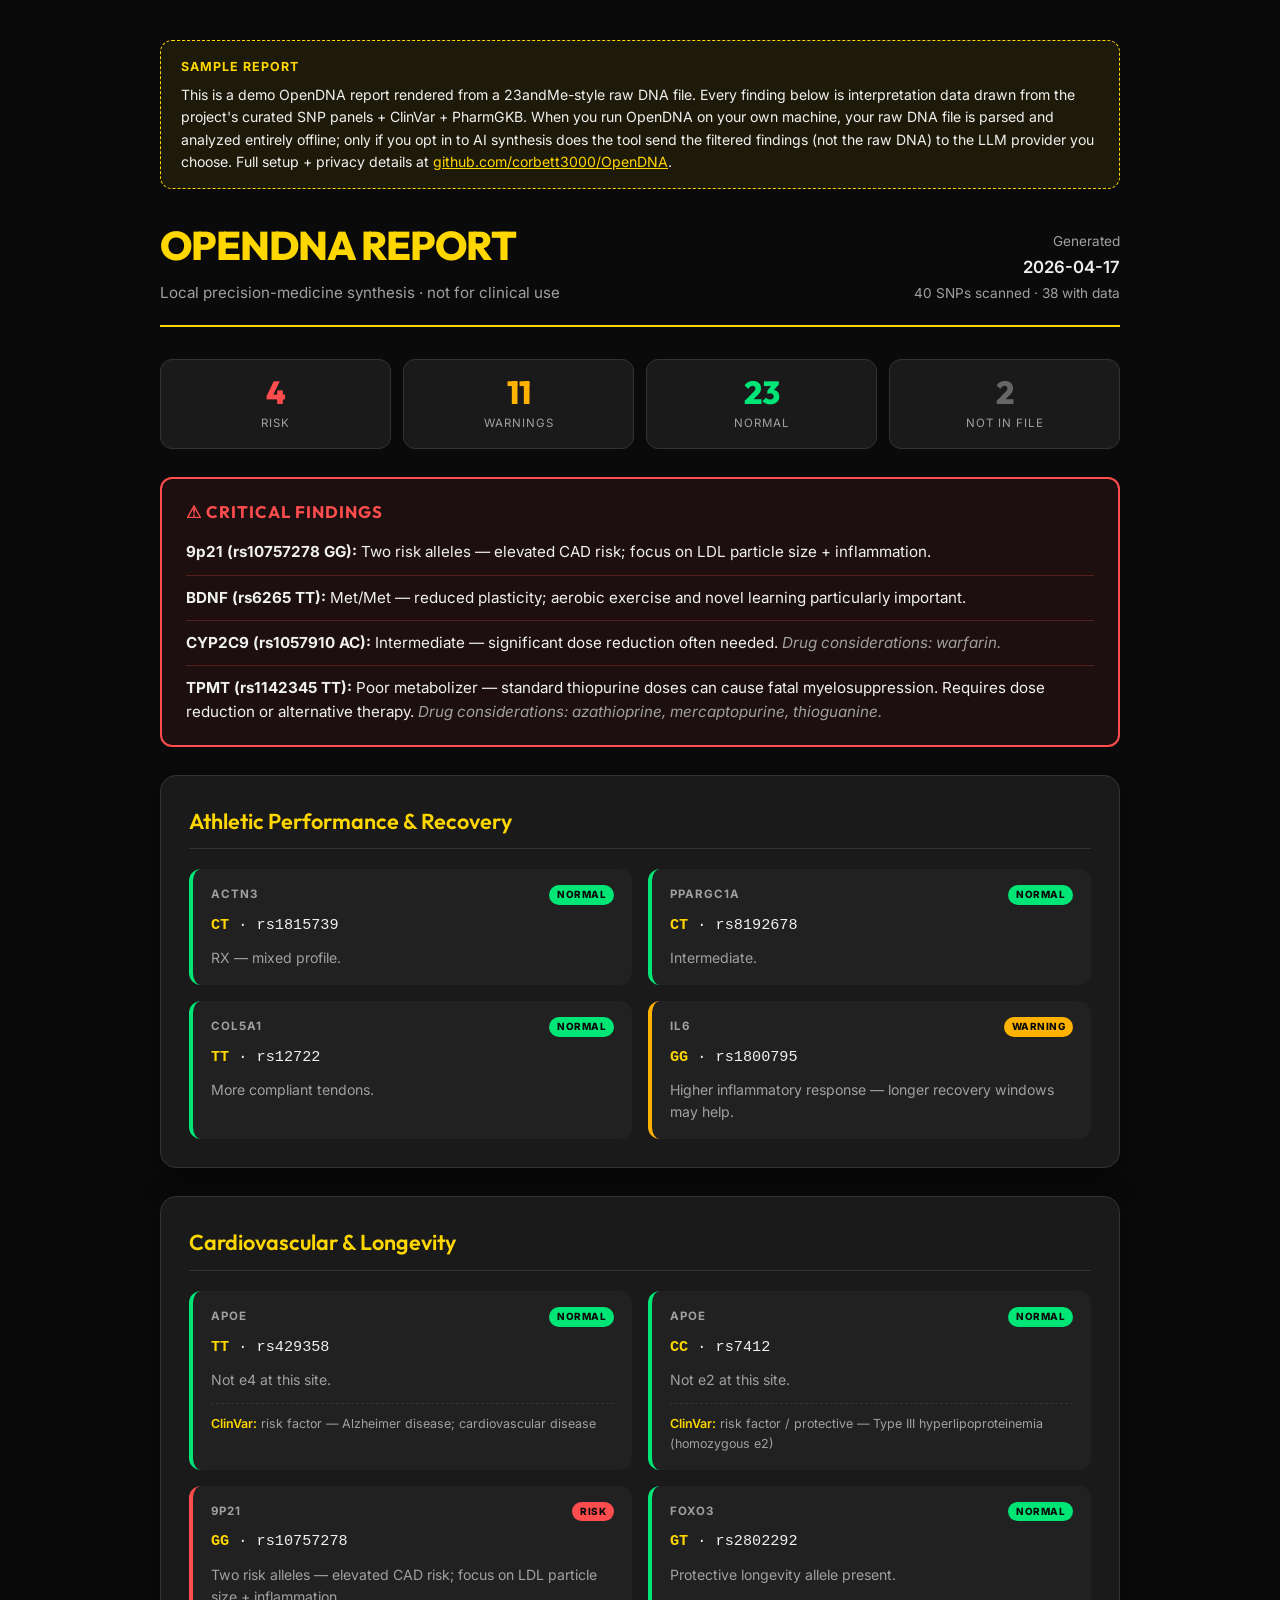
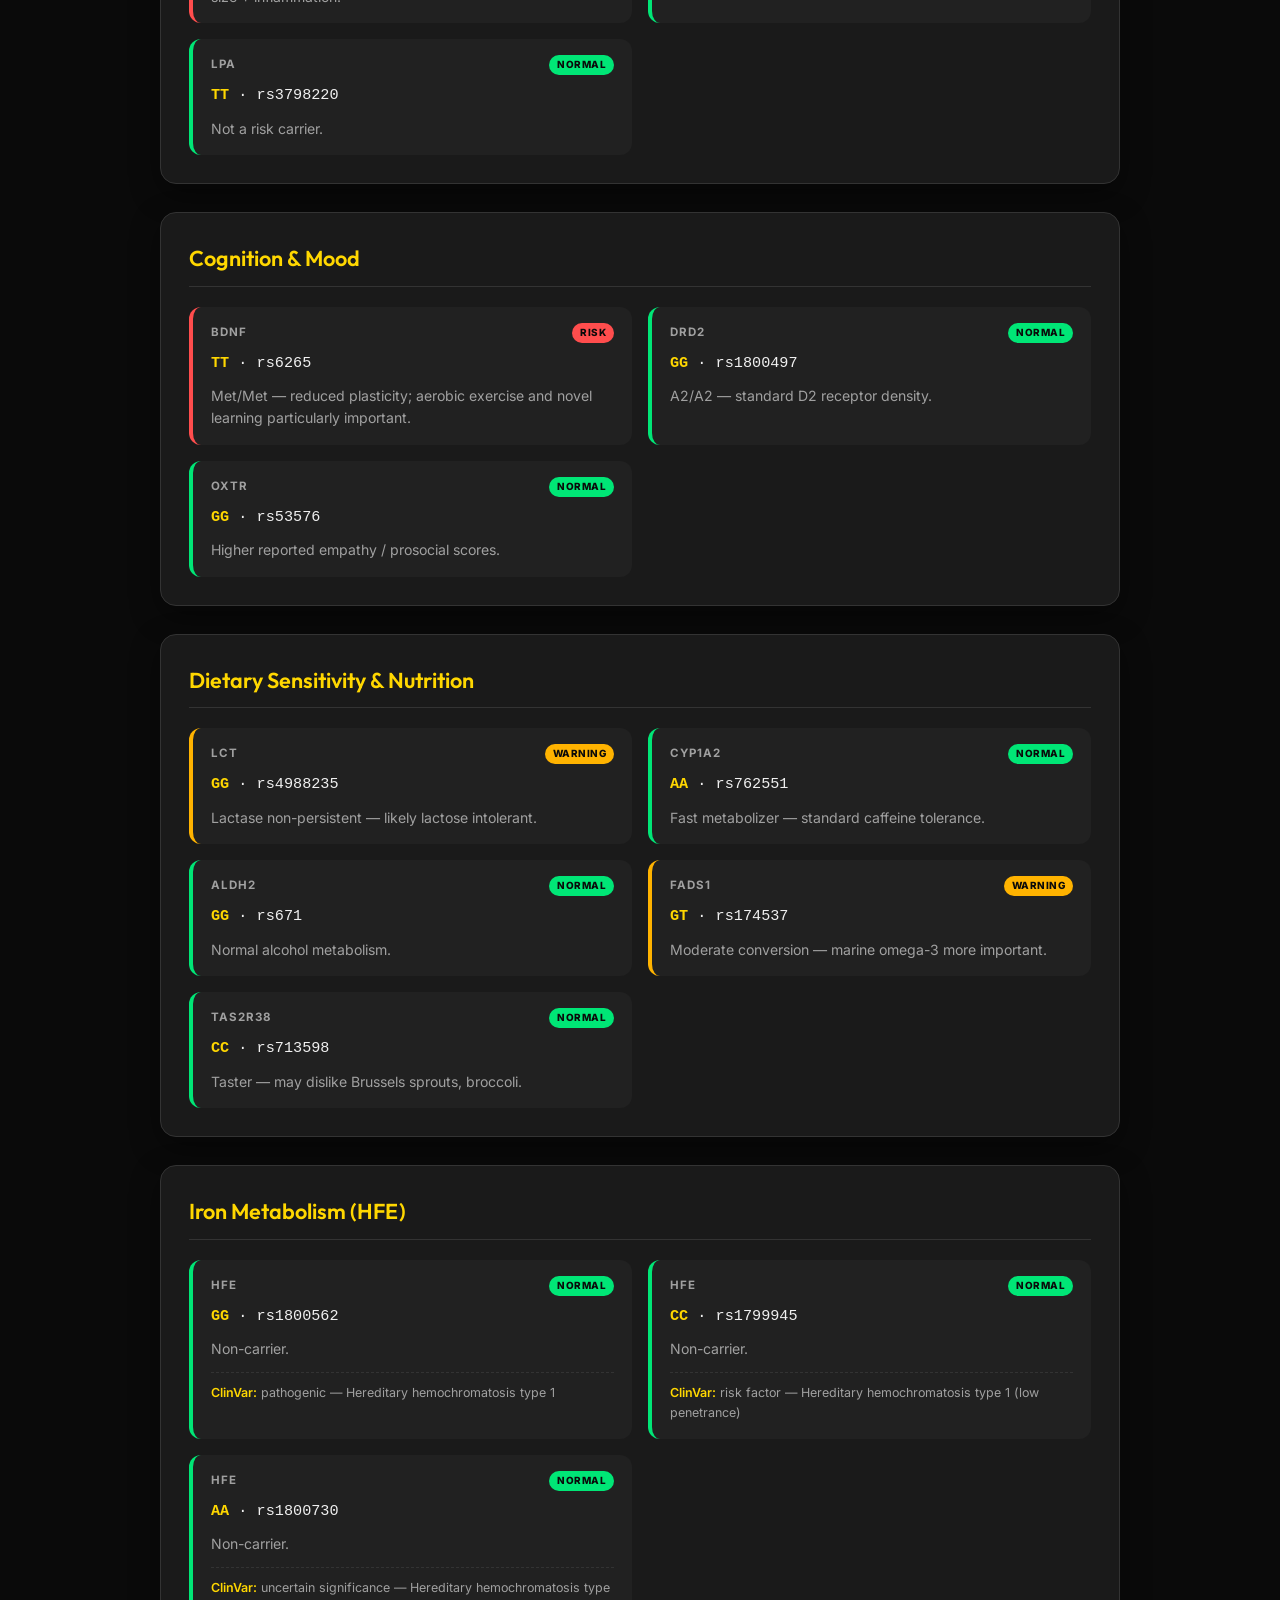
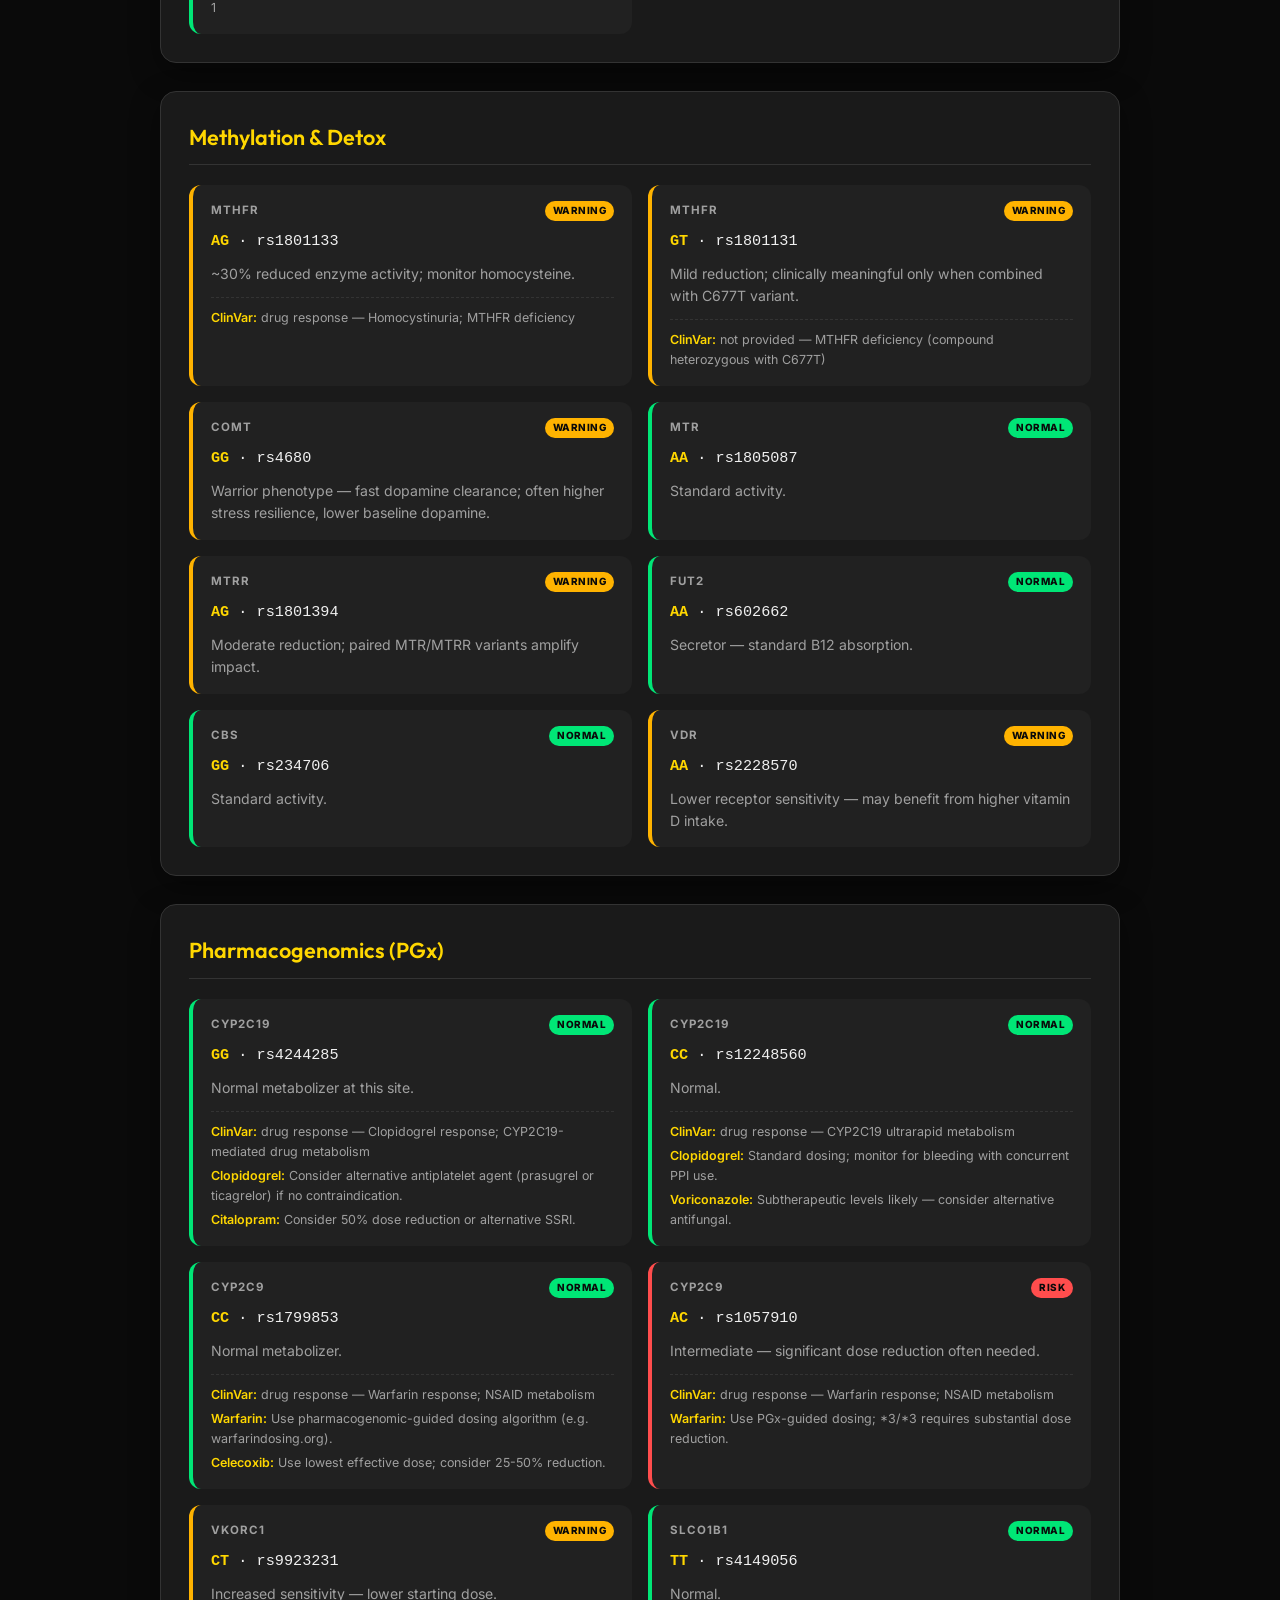
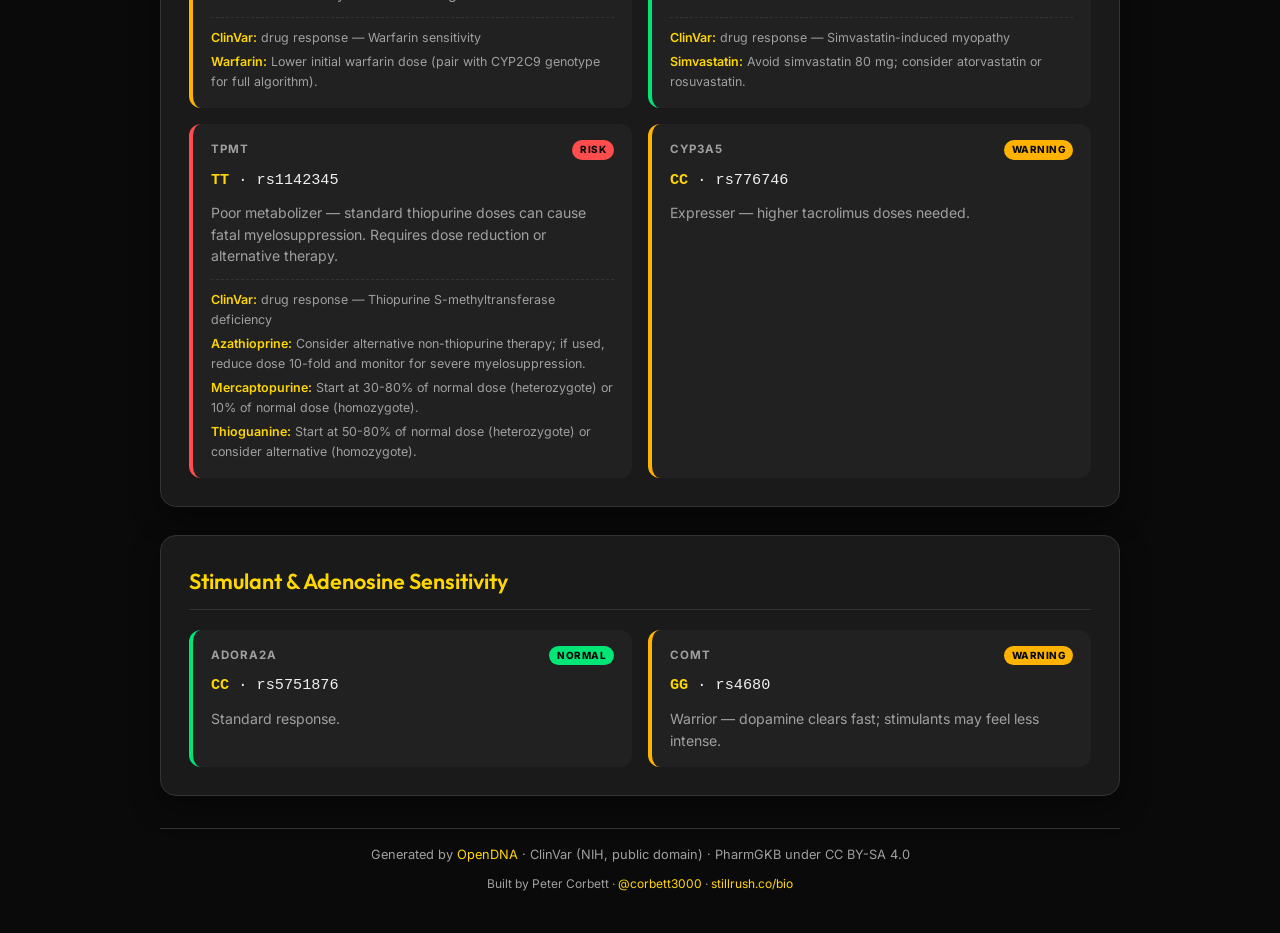
==== examples/sample-report.html @ 7634b5ca "Initial public release of OpenDNA v0.1.0 Local-first precision-medicine synthesis for consumer DNA f" ====
<!DOCTYPE html>
<html lang="en">
<head>
  <meta charset="UTF-8">
  <meta name="viewport" content="width=device-width, initial-scale=1.0">
  <title>OpenDNA Report</title>
  <link href="https://fonts.googleapis.com/css2?family=Inter:wght@300;400;600;700&family=Outfit:wght@400;600;800&display=swap" rel="stylesheet">
  <style>
    :root {
      --primary: #FFD700;
      --risk: #FF4D4D;
      --warning: #FFB300;
      --success: #00E676;
      --unknown: #666;
      --bg: #0A0A0A;
      --card-bg: #1A1A1A;
      --card-item: rgba(255,255,255,0.03);
      --text: #F0F0F0;
      --text-dim: #A0A0A0;
      --border: #333;
    }
    * { box-sizing: border-box; }
    body { font-family: 'Inter', -apple-system, BlinkMacSystemFont, sans-serif; background: var(--bg); color: var(--text); margin: 0; padding: 40px 20px; line-height: 1.6; }
    .container { max-width: 960px; margin: 0 auto; }
    header { display: flex; justify-content: space-between; align-items: flex-end; border-bottom: 2px solid var(--primary); padding-bottom: 20px; margin-bottom: 32px; gap: 20px; flex-wrap: wrap; }
    h1 { font-family: 'Outfit', sans-serif; font-size: 2.5rem; font-weight: 800; margin: 0; color: var(--primary); text-transform: uppercase; letter-spacing: -1px; }
    .tagline { color: var(--text-dim); margin: 4px 0 0; font-size: 0.95rem; }
    .meta { text-align: right; color: var(--text-dim); font-size: 0.85rem; }
    .meta .big { color: var(--text); font-size: 1.05rem; font-weight: 600; margin: 2px 0; }

    .summary-row { display: grid; grid-template-columns: repeat(4, 1fr); gap: 12px; margin-bottom: 28px; }
    @media (max-width: 560px) { .summary-row { grid-template-columns: repeat(2, 1fr); } }
    .stat { background: var(--card-bg); border: 1px solid var(--border); border-radius: 12px; padding: 16px; text-align: center; }
    .stat .num { font-family: 'Outfit', sans-serif; font-size: 2rem; font-weight: 800; line-height: 1; }
    .stat .lbl { font-size: 0.72rem; color: var(--text-dim); text-transform: uppercase; letter-spacing: 1px; margin-top: 6px; }
    .stat.risk .num { color: var(--risk); }
    .stat.warning .num { color: var(--warning); }
    .stat.normal .num { color: var(--success); }
    .stat.unknown .num { color: var(--unknown); }

    .critical-alert { background: rgba(255,77,77,0.08); border: 2px solid var(--risk); padding: 20px 24px; border-radius: 12px; margin-bottom: 28px; }
    .critical-alert h3 { font-family: 'Outfit', sans-serif; margin: 0 0 14px; color: var(--risk); text-transform: uppercase; font-size: 1.05rem; letter-spacing: 1px; }
    .critical-alert .item { margin-bottom: 10px; padding-bottom: 10px; border-bottom: 1px solid rgba(255,77,77,0.25); font-size: 0.95rem; }
    .critical-alert .item:last-child { margin-bottom: 0; padding-bottom: 0; border-bottom: 0; }
    .critical-alert strong { color: var(--text); }
    .critical-alert em { color: var(--text-dim); font-style: italic; }

    .ai-synthesis { background: rgba(255,215,0,0.06); border: 1px solid var(--primary); border-radius: 16px; padding: 28px; margin-bottom: 32px; }
    .ai-synthesis h2 { font-family: 'Outfit', sans-serif; margin: 0 0 16px; color: var(--primary); font-size: 1.35rem; font-weight: 600; }
    .ai-synthesis pre { white-space: pre-wrap; word-wrap: break-word; font-family: 'Inter', sans-serif; margin: 0; line-height: 1.7; font-size: 0.95rem; }

    .section { margin-bottom: 28px; background: var(--card-bg); padding: 28px; border-radius: 16px; border: 1px solid var(--border); box-shadow: 0 10px 30px rgba(0,0,0,0.4); }
    .section > h2 { font-family: 'Outfit', sans-serif; font-size: 1.35rem; font-weight: 600; margin: 0 0 20px; padding-bottom: 10px; color: var(--primary); border-bottom: 1px solid var(--border); }

    .grid { display: grid; grid-template-columns: repeat(2, 1fr); gap: 16px; }
    @media (max-width: 720px) { .grid { grid-template-columns: 1fr; } }

    .card { background: var(--card-item); padding: 16px 18px; border-radius: 12px; border-left: 4px solid var(--border); display: flex; flex-direction: column; }
    .card.risk { border-left-color: var(--risk); }
    .card.warning { border-left-color: var(--warning); }
    .card.normal { border-left-color: var(--success); }
    .card.unknown { border-left-color: var(--unknown); opacity: 0.55; }
    .card-header { display: flex; justify-content: space-between; align-items: baseline; gap: 10px; }
    .label { font-size: 0.72rem; text-transform: uppercase; color: var(--text-dim); font-weight: 700; letter-spacing: 1px; }
    .badge { display: inline-block; padding: 2px 8px; border-radius: 10px; font-size: 0.62rem; font-weight: 800; text-transform: uppercase; letter-spacing: 0.5px; flex-shrink: 0; }
    .card.risk .badge { background: var(--risk); color: var(--bg); }
    .card.warning .badge { background: var(--warning); color: var(--bg); }
    .card.normal .badge { background: var(--success); color: var(--bg); }
    .card.unknown .badge { background: var(--unknown); color: var(--text); }
    .value { font-family: 'SF Mono', 'Menlo', Consolas, monospace; color: var(--text); font-size: 0.95rem; margin: 8px 0 10px; }
    .value .gene { color: var(--primary); font-weight: 700; }
    .desc { font-size: 0.88rem; color: var(--text-dim); line-height: 1.55; }
    .annot { font-size: 0.78rem; color: var(--text-dim); margin-top: 12px; padding-top: 10px; border-top: 1px dashed var(--border); }
    .annot-row { margin-bottom: 4px; }
    .annot-row:last-child { margin-bottom: 0; }
    .annot strong { color: var(--primary); font-weight: 600; }

    footer { text-align: center; color: var(--text-dim); font-size: 0.8rem; margin-top: 32px; padding-top: 16px; border-top: 1px solid var(--border); }
    footer a { color: var(--primary); text-decoration: none; }

    @media print {
      body { background: white; color: black; padding: 0; }
      .section, .stat, .ai-synthesis, .critical-alert { background: white; border: 1px solid #ccc; box-shadow: none; page-break-inside: avoid; }
      h1, .section > h2, .ai-synthesis h2, .critical-alert h3 { color: black; }
      .card { background: #f9f9f9; }
      .ai-synthesis { background: #fffbe6; }
      .critical-alert { background: #fff0f0; }
    }
  </style>
</head>
<body>
<div class="container">

  <div style="background: rgba(255,215,0,0.08); border: 1px dashed #FFD700; border-radius: 12px; padding: 14px 20px; margin-bottom: 24px; font-size: 0.88rem; color: #F0F0F0;">
    <strong style="color: #FFD700; text-transform: uppercase; letter-spacing: 1px; font-size: 0.78rem;">Sample report</strong>
    <p style="margin: 6px 0 0;">This is a demo OpenDNA report rendered from a 23andMe-style raw DNA file. Every finding below is interpretation data drawn from the project's curated SNP panels + ClinVar + PharmGKB. When you run OpenDNA on your own machine, your raw DNA file is parsed and analyzed entirely offline; only if you opt in to AI synthesis does the tool send the filtered findings (not the raw DNA) to the LLM provider you choose. Full setup + privacy details at <a href="https://github.com/corbett3000/OpenDNA" style="color: #FFD700;">github.com/corbett3000/OpenDNA</a>.</p>
  </div>

  <header>
    <div>
      <h1>OpenDNA Report</h1>
      <p class="tagline">Local precision-medicine synthesis · not for clinical use</p>
    </div>
    <div class="meta">
      <div>Generated</div>
      <div class="big">2026-04-17</div>
      <div>40 SNPs scanned · 38 with data</div>
    </div>
  </header>

  <div class="summary-row">
    <div class="stat risk"><div class="num">4</div><div class="lbl">Risk</div></div>
    <div class="stat warning"><div class="num">11</div><div class="lbl">Warnings</div></div>
    <div class="stat normal"><div class="num">23</div><div class="lbl">Normal</div></div>
    <div class="stat unknown"><div class="num">2</div><div class="lbl">Not in file</div></div>
  </div>

  
  <div class="critical-alert">
    <h3>⚠ Critical findings</h3>
    
    <div class="item">
      <strong>9p21 (rs10757278 GG):</strong>
      Two risk alleles — elevated CAD risk; focus on LDL particle size + inflammation.
      
    </div>
    
    <div class="item">
      <strong>BDNF (rs6265 TT):</strong>
      Met/Met — reduced plasticity; aerobic exercise and novel learning particularly important.
      
    </div>
    
    <div class="item">
      <strong>CYP2C9 (rs1057910 AC):</strong>
      Intermediate — significant dose reduction often needed.
      
      <em>Drug considerations: warfarin.</em>
      
    </div>
    
    <div class="item">
      <strong>TPMT (rs1142345 TT):</strong>
      Poor metabolizer — standard thiopurine doses can cause fatal myelosuppression. Requires dose reduction or alternative therapy.
      
      <em>Drug considerations: azathioprine, mercaptopurine, thioguanine.</em>
      
    </div>
    
  </div>
  

  

  
    
    
    <section class="section">
      <h2>Athletic Performance &amp; Recovery</h2>
      <div class="grid">
        
        <div class="card normal">
          <div class="card-header">
            <div class="label">ACTN3</div>
            <span class="badge">normal</span>
          </div>
          <div class="value"><span class="gene">CT</span> · rs1815739</div>
          <div class="desc">RX — mixed profile.</div>
          
        </div>
        
        <div class="card normal">
          <div class="card-header">
            <div class="label">PPARGC1A</div>
            <span class="badge">normal</span>
          </div>
          <div class="value"><span class="gene">CT</span> · rs8192678</div>
          <div class="desc">Intermediate.</div>
          
        </div>
        
        <div class="card normal">
          <div class="card-header">
            <div class="label">COL5A1</div>
            <span class="badge">normal</span>
          </div>
          <div class="value"><span class="gene">TT</span> · rs12722</div>
          <div class="desc">More compliant tendons.</div>
          
        </div>
        
        <div class="card warning">
          <div class="card-header">
            <div class="label">IL6</div>
            <span class="badge">warning</span>
          </div>
          <div class="value"><span class="gene">GG</span> · rs1800795</div>
          <div class="desc">Higher inflammatory response — longer recovery windows may help.</div>
          
        </div>
        
      </div>
    </section>
    
  
    
    
    <section class="section">
      <h2>Cardiovascular &amp; Longevity</h2>
      <div class="grid">
        
        <div class="card normal">
          <div class="card-header">
            <div class="label">APOE</div>
            <span class="badge">normal</span>
          </div>
          <div class="value"><span class="gene">TT</span> · rs429358</div>
          <div class="desc">Not e4 at this site.</div>
          
          <div class="annot">
            
            <div class="annot-row"><strong>ClinVar:</strong> risk factor — Alzheimer disease; cardiovascular disease</div>
            
            
          </div>
          
        </div>
        
        <div class="card normal">
          <div class="card-header">
            <div class="label">APOE</div>
            <span class="badge">normal</span>
          </div>
          <div class="value"><span class="gene">CC</span> · rs7412</div>
          <div class="desc">Not e2 at this site.</div>
          
          <div class="annot">
            
            <div class="annot-row"><strong>ClinVar:</strong> risk factor / protective — Type III hyperlipoproteinemia (homozygous e2)</div>
            
            
          </div>
          
        </div>
        
        <div class="card risk">
          <div class="card-header">
            <div class="label">9p21</div>
            <span class="badge">risk</span>
          </div>
          <div class="value"><span class="gene">GG</span> · rs10757278</div>
          <div class="desc">Two risk alleles — elevated CAD risk; focus on LDL particle size + inflammation.</div>
          
        </div>
        
        <div class="card normal">
          <div class="card-header">
            <div class="label">FOXO3</div>
            <span class="badge">normal</span>
          </div>
          <div class="value"><span class="gene">GT</span> · rs2802292</div>
          <div class="desc">Protective longevity allele present.</div>
          
        </div>
        
        <div class="card normal">
          <div class="card-header">
            <div class="label">LPA</div>
            <span class="badge">normal</span>
          </div>
          <div class="value"><span class="gene">TT</span> · rs3798220</div>
          <div class="desc">Not a risk carrier.</div>
          
        </div>
        
      </div>
    </section>
    
  
    
    
    <section class="section">
      <h2>Cognition &amp; Mood</h2>
      <div class="grid">
        
        <div class="card risk">
          <div class="card-header">
            <div class="label">BDNF</div>
            <span class="badge">risk</span>
          </div>
          <div class="value"><span class="gene">TT</span> · rs6265</div>
          <div class="desc">Met/Met — reduced plasticity; aerobic exercise and novel learning particularly important.</div>
          
        </div>
        
        <div class="card normal">
          <div class="card-header">
            <div class="label">DRD2</div>
            <span class="badge">normal</span>
          </div>
          <div class="value"><span class="gene">GG</span> · rs1800497</div>
          <div class="desc">A2/A2 — standard D2 receptor density.</div>
          
        </div>
        
        <div class="card normal">
          <div class="card-header">
            <div class="label">OXTR</div>
            <span class="badge">normal</span>
          </div>
          <div class="value"><span class="gene">GG</span> · rs53576</div>
          <div class="desc">Higher reported empathy / prosocial scores.</div>
          
        </div>
        
      </div>
    </section>
    
  
    
    
    <section class="section">
      <h2>Dietary Sensitivity &amp; Nutrition</h2>
      <div class="grid">
        
        <div class="card warning">
          <div class="card-header">
            <div class="label">LCT</div>
            <span class="badge">warning</span>
          </div>
          <div class="value"><span class="gene">GG</span> · rs4988235</div>
          <div class="desc">Lactase non-persistent — likely lactose intolerant.</div>
          
        </div>
        
        <div class="card normal">
          <div class="card-header">
            <div class="label">CYP1A2</div>
            <span class="badge">normal</span>
          </div>
          <div class="value"><span class="gene">AA</span> · rs762551</div>
          <div class="desc">Fast metabolizer — standard caffeine tolerance.</div>
          
        </div>
        
        <div class="card normal">
          <div class="card-header">
            <div class="label">ALDH2</div>
            <span class="badge">normal</span>
          </div>
          <div class="value"><span class="gene">GG</span> · rs671</div>
          <div class="desc">Normal alcohol metabolism.</div>
          
        </div>
        
        <div class="card warning">
          <div class="card-header">
            <div class="label">FADS1</div>
            <span class="badge">warning</span>
          </div>
          <div class="value"><span class="gene">GT</span> · rs174537</div>
          <div class="desc">Moderate conversion — marine omega-3 more important.</div>
          
        </div>
        
        <div class="card normal">
          <div class="card-header">
            <div class="label">TAS2R38</div>
            <span class="badge">normal</span>
          </div>
          <div class="value"><span class="gene">CC</span> · rs713598</div>
          <div class="desc">Taster — may dislike Brussels sprouts, broccoli.</div>
          
        </div>
        
      </div>
    </section>
    
  
    
    
    <section class="section">
      <h2>Iron Metabolism (HFE)</h2>
      <div class="grid">
        
        <div class="card normal">
          <div class="card-header">
            <div class="label">HFE</div>
            <span class="badge">normal</span>
          </div>
          <div class="value"><span class="gene">GG</span> · rs1800562</div>
          <div class="desc">Non-carrier.</div>
          
          <div class="annot">
            
            <div class="annot-row"><strong>ClinVar:</strong> pathogenic — Hereditary hemochromatosis type 1</div>
            
            
          </div>
          
        </div>
        
        <div class="card normal">
          <div class="card-header">
            <div class="label">HFE</div>
            <span class="badge">normal</span>
          </div>
          <div class="value"><span class="gene">CC</span> · rs1799945</div>
          <div class="desc">Non-carrier.</div>
          
          <div class="annot">
            
            <div class="annot-row"><strong>ClinVar:</strong> risk factor — Hereditary hemochromatosis type 1 (low penetrance)</div>
            
            
          </div>
          
        </div>
        
        <div class="card normal">
          <div class="card-header">
            <div class="label">HFE</div>
            <span class="badge">normal</span>
          </div>
          <div class="value"><span class="gene">AA</span> · rs1800730</div>
          <div class="desc">Non-carrier.</div>
          
          <div class="annot">
            
            <div class="annot-row"><strong>ClinVar:</strong> uncertain significance — Hereditary hemochromatosis type 1</div>
            
            
          </div>
          
        </div>
        
      </div>
    </section>
    
  
    
    
    <section class="section">
      <h2>Methylation &amp; Detox</h2>
      <div class="grid">
        
        <div class="card warning">
          <div class="card-header">
            <div class="label">MTHFR</div>
            <span class="badge">warning</span>
          </div>
          <div class="value"><span class="gene">AG</span> · rs1801133</div>
          <div class="desc">~30% reduced enzyme activity; monitor homocysteine.</div>
          
          <div class="annot">
            
            <div class="annot-row"><strong>ClinVar:</strong> drug response — Homocystinuria; MTHFR deficiency</div>
            
            
          </div>
          
        </div>
        
        <div class="card warning">
          <div class="card-header">
            <div class="label">MTHFR</div>
            <span class="badge">warning</span>
          </div>
          <div class="value"><span class="gene">GT</span> · rs1801131</div>
          <div class="desc">Mild reduction; clinically meaningful only when combined with C677T variant.</div>
          
          <div class="annot">
            
            <div class="annot-row"><strong>ClinVar:</strong> not provided — MTHFR deficiency (compound heterozygous with C677T)</div>
            
            
          </div>
          
        </div>
        
        <div class="card warning">
          <div class="card-header">
            <div class="label">COMT</div>
            <span class="badge">warning</span>
          </div>
          <div class="value"><span class="gene">GG</span> · rs4680</div>
          <div class="desc">Warrior phenotype — fast dopamine clearance; often higher stress resilience, lower baseline dopamine.</div>
          
        </div>
        
        <div class="card normal">
          <div class="card-header">
            <div class="label">MTR</div>
            <span class="badge">normal</span>
          </div>
          <div class="value"><span class="gene">AA</span> · rs1805087</div>
          <div class="desc">Standard activity.</div>
          
        </div>
        
        <div class="card warning">
          <div class="card-header">
            <div class="label">MTRR</div>
            <span class="badge">warning</span>
          </div>
          <div class="value"><span class="gene">AG</span> · rs1801394</div>
          <div class="desc">Moderate reduction; paired MTR/MTRR variants amplify impact.</div>
          
        </div>
        
        <div class="card normal">
          <div class="card-header">
            <div class="label">FUT2</div>
            <span class="badge">normal</span>
          </div>
          <div class="value"><span class="gene">AA</span> · rs602662</div>
          <div class="desc">Secretor — standard B12 absorption.</div>
          
        </div>
        
        <div class="card normal">
          <div class="card-header">
            <div class="label">CBS</div>
            <span class="badge">normal</span>
          </div>
          <div class="value"><span class="gene">GG</span> · rs234706</div>
          <div class="desc">Standard activity.</div>
          
        </div>
        
        <div class="card warning">
          <div class="card-header">
            <div class="label">VDR</div>
            <span class="badge">warning</span>
          </div>
          <div class="value"><span class="gene">AA</span> · rs2228570</div>
          <div class="desc">Lower receptor sensitivity — may benefit from higher vitamin D intake.</div>
          
        </div>
        
      </div>
    </section>
    
  
    
    
    <section class="section">
      <h2>Pharmacogenomics (PGx)</h2>
      <div class="grid">
        
        <div class="card normal">
          <div class="card-header">
            <div class="label">CYP2C19</div>
            <span class="badge">normal</span>
          </div>
          <div class="value"><span class="gene">GG</span> · rs4244285</div>
          <div class="desc">Normal metabolizer at this site.</div>
          
          <div class="annot">
            
            <div class="annot-row"><strong>ClinVar:</strong> drug response — Clopidogrel response; CYP2C19-mediated drug metabolism</div>
            
            
            
            <div class="annot-row"><strong>Clopidogrel:</strong> Consider alternative antiplatelet agent (prasugrel or ticagrelor) if no contraindication.</div>
            
            <div class="annot-row"><strong>Citalopram:</strong> Consider 50% dose reduction or alternative SSRI.</div>
            
            
          </div>
          
        </div>
        
        <div class="card normal">
          <div class="card-header">
            <div class="label">CYP2C19</div>
            <span class="badge">normal</span>
          </div>
          <div class="value"><span class="gene">CC</span> · rs12248560</div>
          <div class="desc">Normal.</div>
          
          <div class="annot">
            
            <div class="annot-row"><strong>ClinVar:</strong> drug response — CYP2C19 ultrarapid metabolism</div>
            
            
            
            <div class="annot-row"><strong>Clopidogrel:</strong> Standard dosing; monitor for bleeding with concurrent PPI use.</div>
            
            <div class="annot-row"><strong>Voriconazole:</strong> Subtherapeutic levels likely — consider alternative antifungal.</div>
            
            
          </div>
          
        </div>
        
        <div class="card normal">
          <div class="card-header">
            <div class="label">CYP2C9</div>
            <span class="badge">normal</span>
          </div>
          <div class="value"><span class="gene">CC</span> · rs1799853</div>
          <div class="desc">Normal metabolizer.</div>
          
          <div class="annot">
            
            <div class="annot-row"><strong>ClinVar:</strong> drug response — Warfarin response; NSAID metabolism</div>
            
            
            
            <div class="annot-row"><strong>Warfarin:</strong> Use pharmacogenomic-guided dosing algorithm (e.g. warfarindosing.org).</div>
            
            <div class="annot-row"><strong>Celecoxib:</strong> Use lowest effective dose; consider 25-50% reduction.</div>
            
            
          </div>
          
        </div>
        
        <div class="card risk">
          <div class="card-header">
            <div class="label">CYP2C9</div>
            <span class="badge">risk</span>
          </div>
          <div class="value"><span class="gene">AC</span> · rs1057910</div>
          <div class="desc">Intermediate — significant dose reduction often needed.</div>
          
          <div class="annot">
            
            <div class="annot-row"><strong>ClinVar:</strong> drug response — Warfarin response; NSAID metabolism</div>
            
            
            
            <div class="annot-row"><strong>Warfarin:</strong> Use PGx-guided dosing; *3/*3 requires substantial dose reduction.</div>
            
            
          </div>
          
        </div>
        
        <div class="card warning">
          <div class="card-header">
            <div class="label">VKORC1</div>
            <span class="badge">warning</span>
          </div>
          <div class="value"><span class="gene">CT</span> · rs9923231</div>
          <div class="desc">Increased sensitivity — lower starting dose.</div>
          
          <div class="annot">
            
            <div class="annot-row"><strong>ClinVar:</strong> drug response — Warfarin sensitivity</div>
            
            
            
            <div class="annot-row"><strong>Warfarin:</strong> Lower initial warfarin dose (pair with CYP2C9 genotype for full algorithm).</div>
            
            
          </div>
          
        </div>
        
        <div class="card normal">
          <div class="card-header">
            <div class="label">SLCO1B1</div>
            <span class="badge">normal</span>
          </div>
          <div class="value"><span class="gene">TT</span> · rs4149056</div>
          <div class="desc">Normal.</div>
          
          <div class="annot">
            
            <div class="annot-row"><strong>ClinVar:</strong> drug response — Simvastatin-induced myopathy</div>
            
            
            
            <div class="annot-row"><strong>Simvastatin:</strong> Avoid simvastatin 80 mg; consider atorvastatin or rosuvastatin.</div>
            
            
          </div>
          
        </div>
        
        <div class="card risk">
          <div class="card-header">
            <div class="label">TPMT</div>
            <span class="badge">risk</span>
          </div>
          <div class="value"><span class="gene">TT</span> · rs1142345</div>
          <div class="desc">Poor metabolizer — standard thiopurine doses can cause fatal myelosuppression. Requires dose reduction or alternative therapy.</div>
          
          <div class="annot">
            
            <div class="annot-row"><strong>ClinVar:</strong> drug response — Thiopurine S-methyltransferase deficiency</div>
            
            
            
            <div class="annot-row"><strong>Azathioprine:</strong> Consider alternative non-thiopurine therapy; if used, reduce dose 10-fold and monitor for severe myelosuppression.</div>
            
            <div class="annot-row"><strong>Mercaptopurine:</strong> Start at 30-80% of normal dose (heterozygote) or 10% of normal dose (homozygote).</div>
            
            <div class="annot-row"><strong>Thioguanine:</strong> Start at 50-80% of normal dose (heterozygote) or consider alternative (homozygote).</div>
            
            
          </div>
          
        </div>
        
        <div class="card warning">
          <div class="card-header">
            <div class="label">CYP3A5</div>
            <span class="badge">warning</span>
          </div>
          <div class="value"><span class="gene">CC</span> · rs776746</div>
          <div class="desc">Expresser — higher tacrolimus doses needed.</div>
          
        </div>
        
      </div>
    </section>
    
  
    
    
    <section class="section">
      <h2>Stimulant &amp; Adenosine Sensitivity</h2>
      <div class="grid">
        
        <div class="card normal">
          <div class="card-header">
            <div class="label">ADORA2A</div>
            <span class="badge">normal</span>
          </div>
          <div class="value"><span class="gene">CC</span> · rs5751876</div>
          <div class="desc">Standard response.</div>
          
        </div>
        
        <div class="card warning">
          <div class="card-header">
            <div class="label">COMT</div>
            <span class="badge">warning</span>
          </div>
          <div class="value"><span class="gene">GG</span> · rs4680</div>
          <div class="desc">Warrior — dopamine clears fast; stimulants may feel less intense.</div>
          
        </div>
        
      </div>
    </section>
    
  

  <footer>
    <div style="margin-bottom: 8px;">
      Generated by <a href="https://github.com/corbett3000/OpenDNA">OpenDNA</a>
      · ClinVar (NIH, public domain) · PharmGKB under CC BY-SA 4.0
    </div>
    <div style="font-size: 0.75rem;">
      Built by Peter Corbett ·
      <a href="https://x.com/corbett3000">@corbett3000</a> ·
      <a href="https://stillrush.co/bio">stillrush.co/bio</a>
    </div>
  </footer>
</div>
</body>
</html>
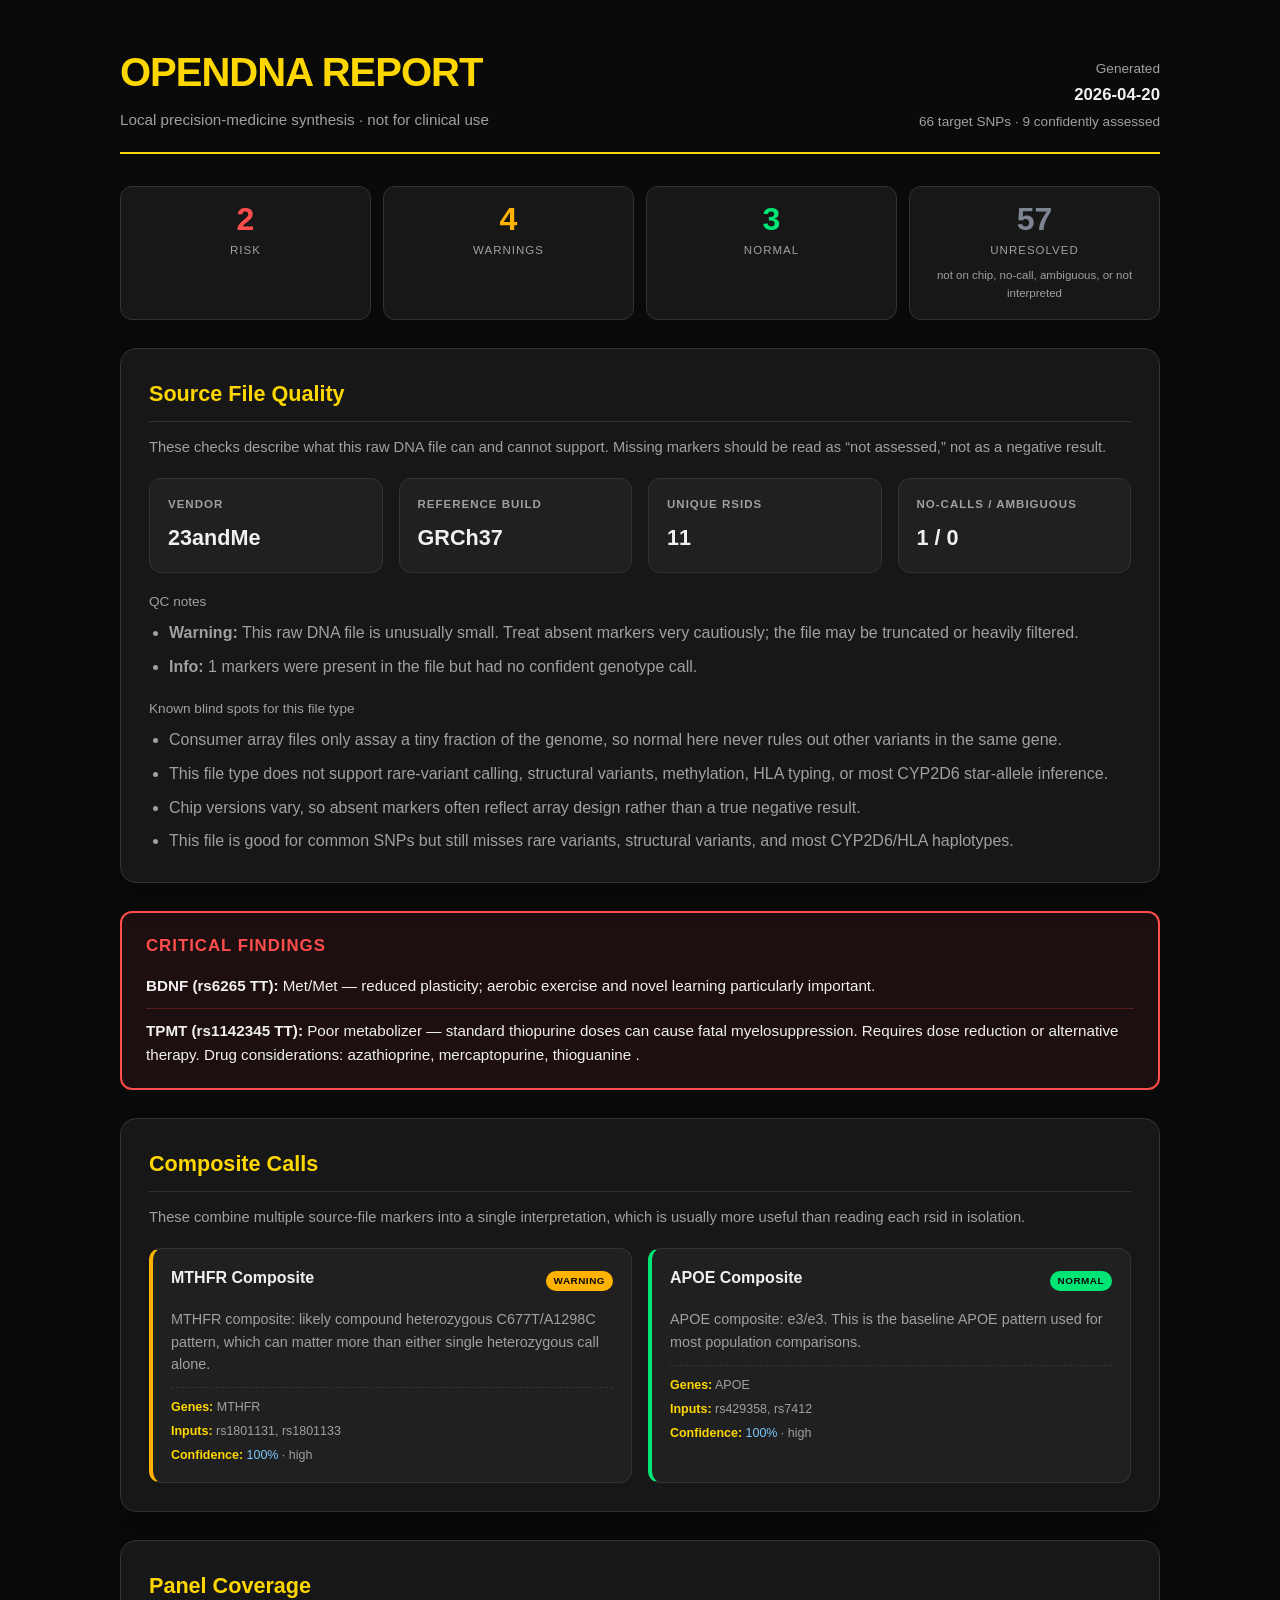
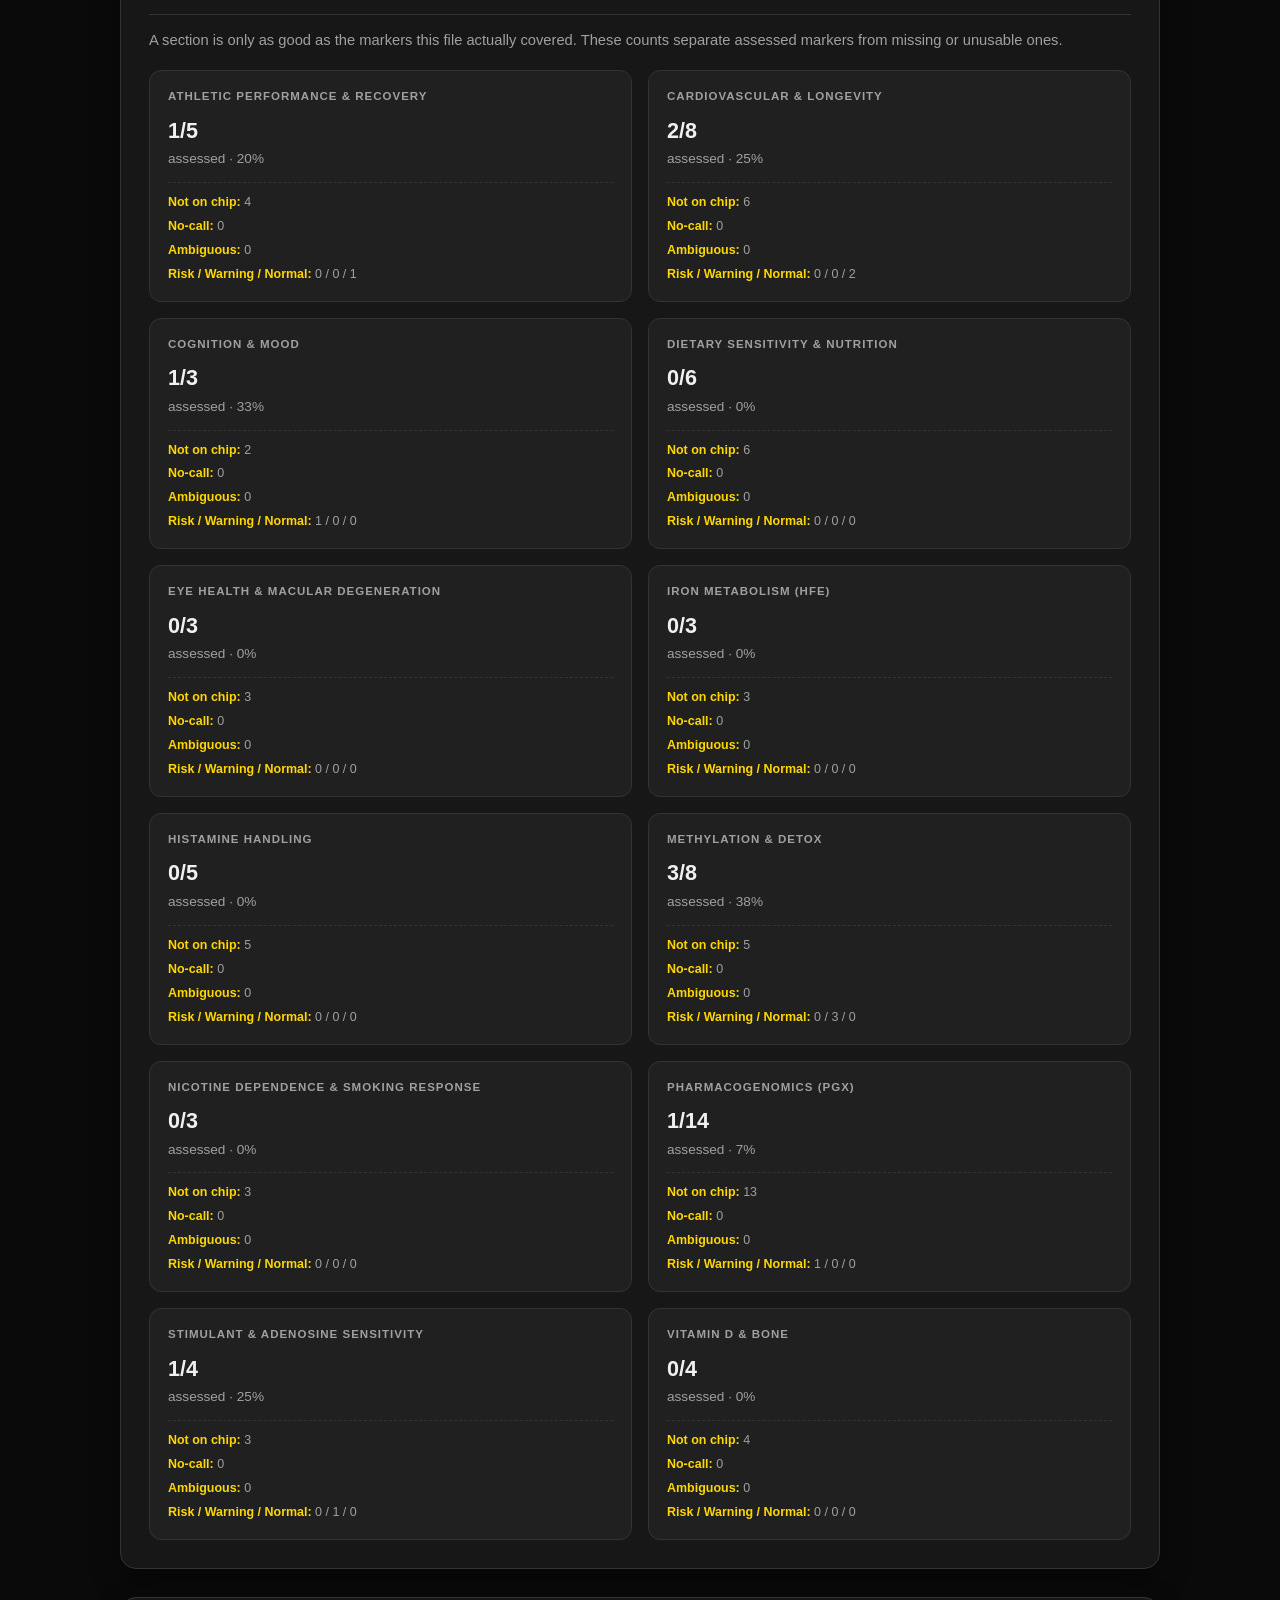
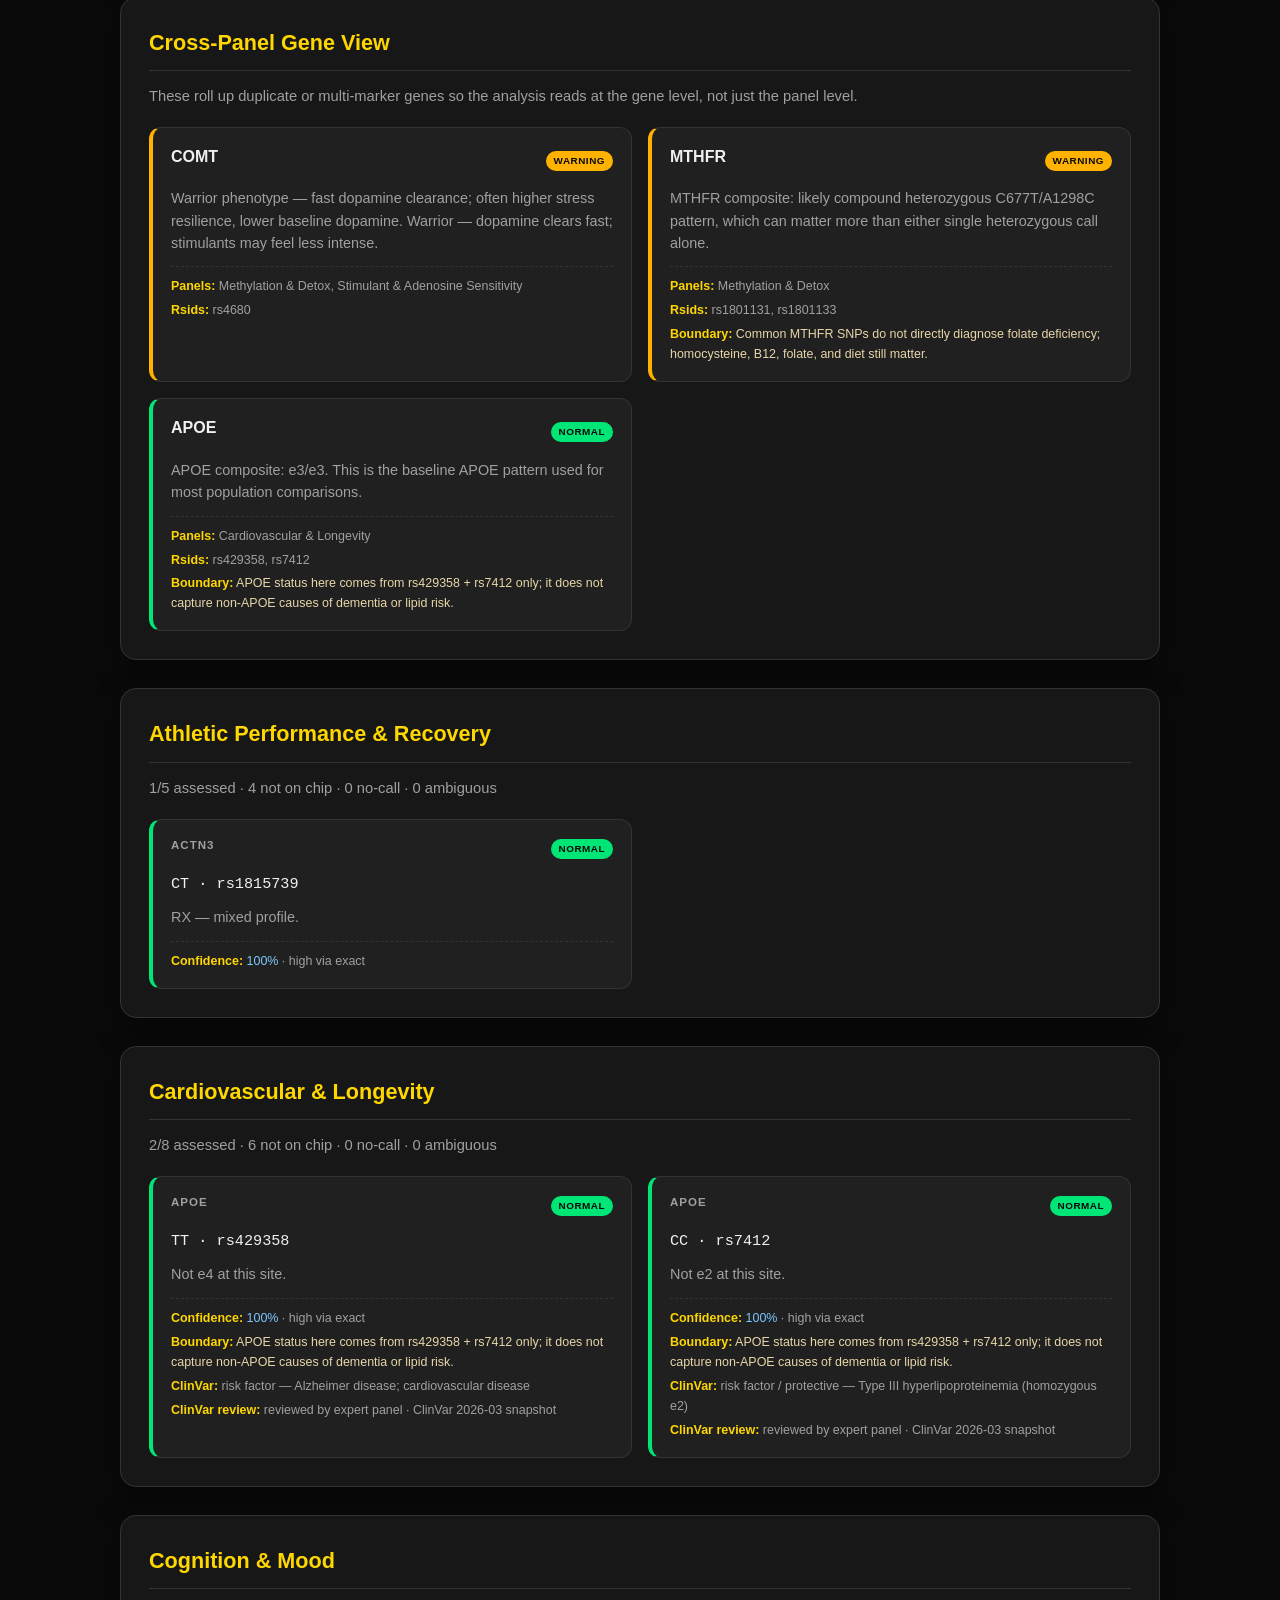
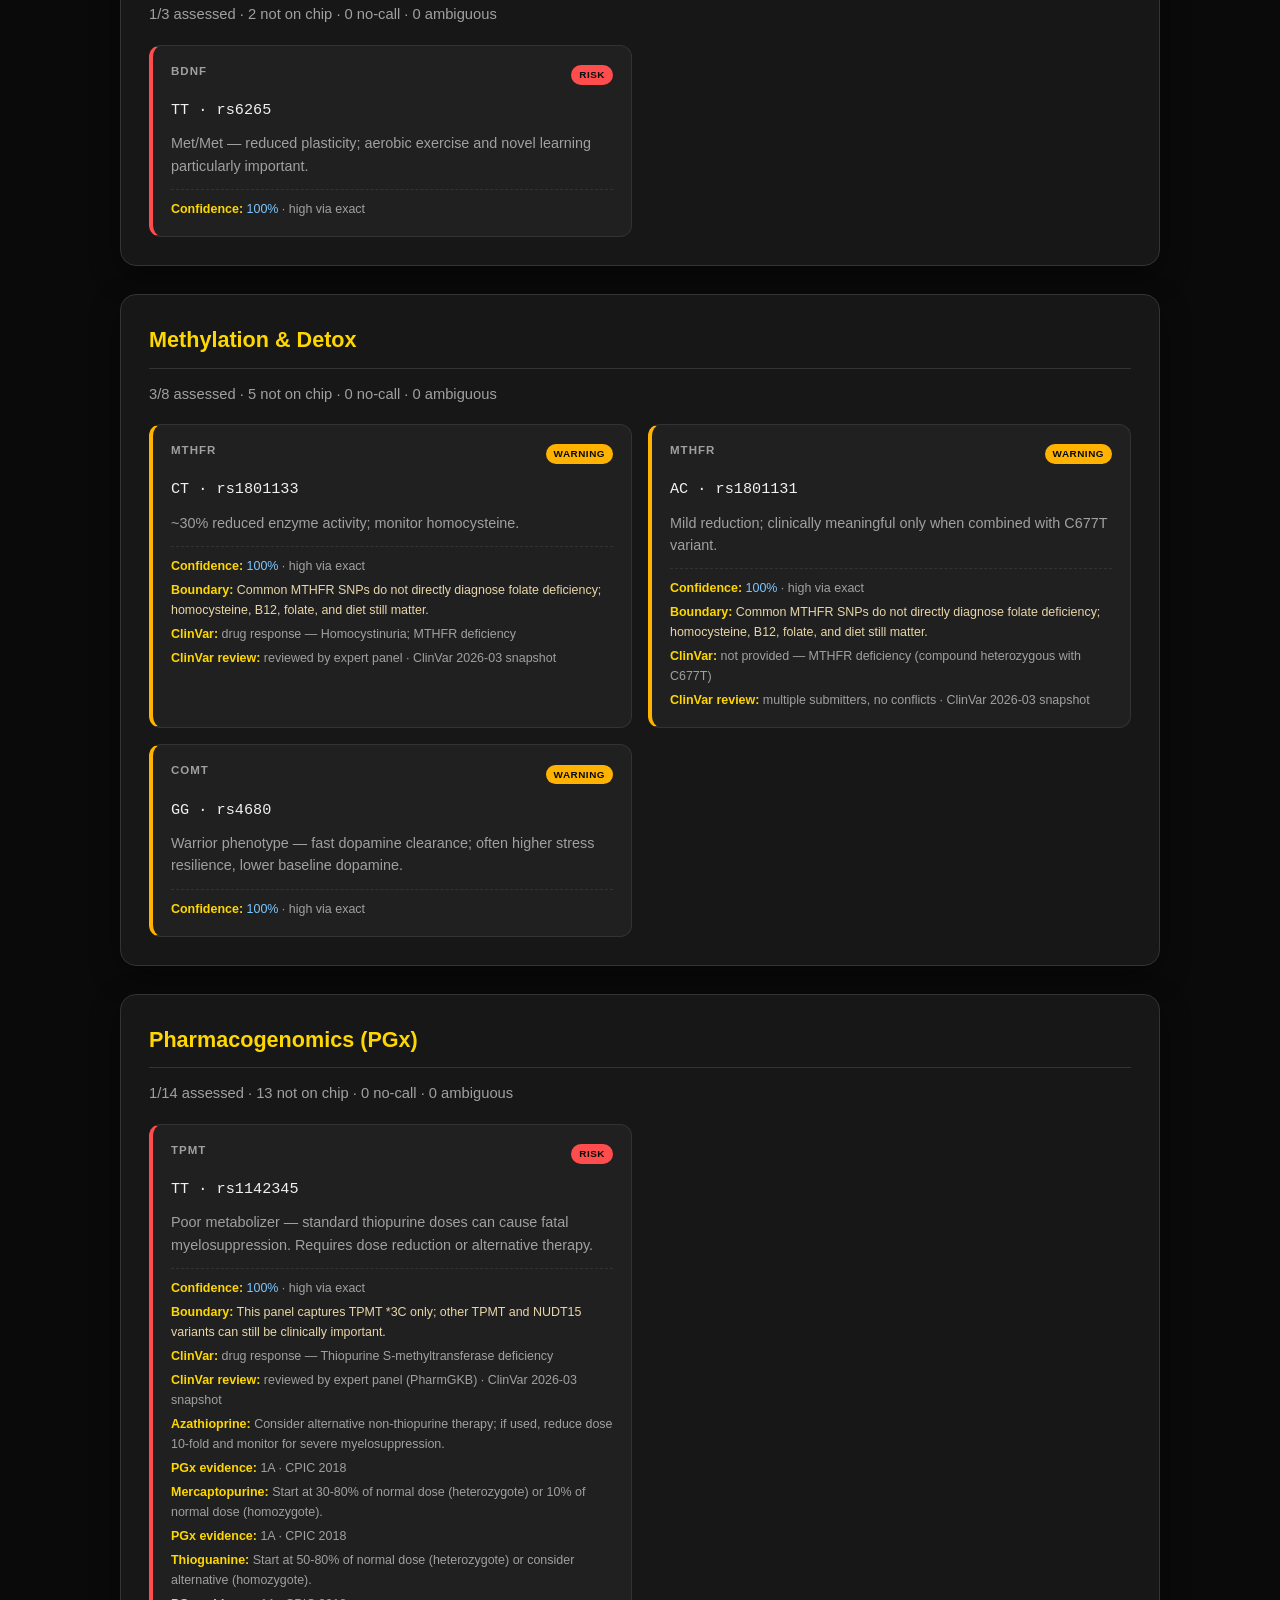
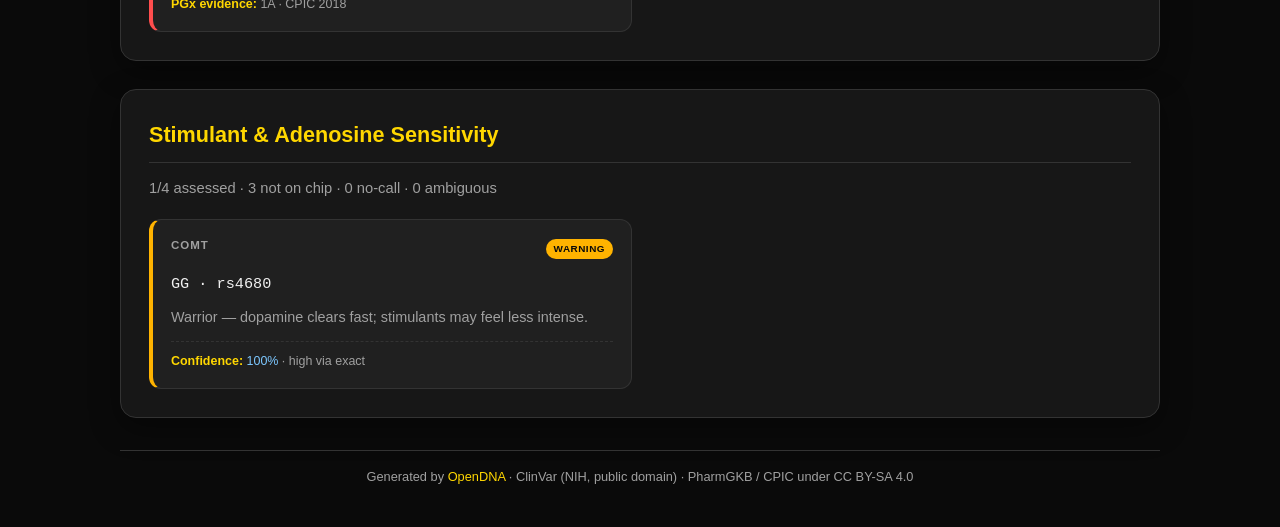
==== commit 42ba24d7: "feat: add report chat and native macOS shell" ====
--- a/examples/sample-report.html
+++ b/examples/sample-report.html
@@ -4,26 +4,26 @@
   <meta charset="UTF-8">
   <meta name="viewport" content="width=device-width, initial-scale=1.0">
   <title>OpenDNA Report</title>
-  <link href="https://fonts.googleapis.com/css2?family=Inter:wght@300;400;600;700&family=Outfit:wght@400;600;800&display=swap" rel="stylesheet">
   <style>
     :root {
-      --primary: #FFD700;
-      --risk: #FF4D4D;
-      --warning: #FFB300;
-      --success: #00E676;
-      --unknown: #666;
-      --bg: #0A0A0A;
-      --card-bg: #1A1A1A;
-      --card-item: rgba(255,255,255,0.03);
-      --text: #F0F0F0;
-      --text-dim: #A0A0A0;
+      --primary: #ffd700;
+      --risk: #ff4d4d;
+      --warning: #ffb300;
+      --success: #00e676;
+      --unknown: #7d8593;
+      --bg: #0a0a0a;
+      --card-bg: #171717;
+      --card-item: rgba(255,255,255,0.04);
+      --text: #f0f0f0;
+      --text-dim: #a0a0a0;
       --border: #333;
+      --info: #7cc7ff;
     }
     * { box-sizing: border-box; }
-    body { font-family: 'Inter', -apple-system, BlinkMacSystemFont, sans-serif; background: var(--bg); color: var(--text); margin: 0; padding: 40px 20px; line-height: 1.6; }
-    .container { max-width: 960px; margin: 0 auto; }
+    body { font-family: -apple-system, BlinkMacSystemFont, "Segoe UI", sans-serif; background: var(--bg); color: var(--text); margin: 0; padding: 40px 20px; line-height: 1.6; }
+    .container { max-width: 1040px; margin: 0 auto; }
     header { display: flex; justify-content: space-between; align-items: flex-end; border-bottom: 2px solid var(--primary); padding-bottom: 20px; margin-bottom: 32px; gap: 20px; flex-wrap: wrap; }
-    h1 { font-family: 'Outfit', sans-serif; font-size: 2.5rem; font-weight: 800; margin: 0; color: var(--primary); text-transform: uppercase; letter-spacing: -1px; }
+    h1 { font-family: "Avenir Next", "Segoe UI", sans-serif; font-size: 2.5rem; font-weight: 800; margin: 0; color: var(--primary); text-transform: uppercase; letter-spacing: -1px; }
     .tagline { color: var(--text-dim); margin: 4px 0 0; font-size: 0.95rem; }
     .meta { text-align: right; color: var(--text-dim); font-size: 0.85rem; }
     .meta .big { color: var(--text); font-size: 1.05rem; font-weight: 600; margin: 2px 0; }
@@ -31,71 +31,97 @@
     .summary-row { display: grid; grid-template-columns: repeat(4, 1fr); gap: 12px; margin-bottom: 28px; }
     @media (max-width: 560px) { .summary-row { grid-template-columns: repeat(2, 1fr); } }
     .stat { background: var(--card-bg); border: 1px solid var(--border); border-radius: 12px; padding: 16px; text-align: center; }
-    .stat .num { font-family: 'Outfit', sans-serif; font-size: 2rem; font-weight: 800; line-height: 1; }
+    .stat .num { font-family: "Avenir Next", "Segoe UI", sans-serif; font-size: 2rem; font-weight: 800; line-height: 1; }
     .stat .lbl { font-size: 0.72rem; color: var(--text-dim); text-transform: uppercase; letter-spacing: 1px; margin-top: 6px; }
+    .stat .sub { font-size: 0.72rem; color: var(--text-dim); margin-top: 6px; }
     .stat.risk .num { color: var(--risk); }
     .stat.warning .num { color: var(--warning); }
     .stat.normal .num { color: var(--success); }
     .stat.unknown .num { color: var(--unknown); }
 
+    .section { margin-bottom: 28px; background: var(--card-bg); padding: 28px; border-radius: 16px; border: 1px solid var(--border); box-shadow: 0 10px 30px rgba(0,0,0,0.4); }
+    .section > h2 { font-family: "Avenir Next", "Segoe UI", sans-serif; font-size: 1.35rem; font-weight: 600; margin: 0 0 20px; padding-bottom: 10px; color: var(--primary); border-bottom: 1px solid var(--border); }
+    .section-intro { margin: -6px 0 18px; color: var(--text-dim); font-size: 0.92rem; }
+
+    .info-grid, .grid, .derived-grid, .coverage-grid, .gene-grid { display: grid; gap: 16px; }
+    .info-grid { grid-template-columns: repeat(4, 1fr); }
+    .coverage-grid { grid-template-columns: repeat(2, 1fr); }
+    .derived-grid, .gene-grid, .grid { grid-template-columns: repeat(2, 1fr); }
+    @media (max-width: 900px) { .info-grid { grid-template-columns: repeat(2, 1fr); } }
+    @media (max-width: 720px) { .coverage-grid, .derived-grid, .gene-grid, .grid { grid-template-columns: 1fr; } }
+
+    .info-card, .coverage-card, .derived-card, .gene-card, .card {
+      background: var(--card-item);
+      padding: 16px 18px;
+      border-radius: 12px;
+      border: 1px solid var(--border);
+    }
+    .info-card .eyebrow, .coverage-card .eyebrow, .card .label {
+      font-size: 0.72rem;
+      text-transform: uppercase;
+      color: var(--text-dim);
+      font-weight: 700;
+      letter-spacing: 1px;
+      margin-bottom: 8px;
+    }
+    .info-card .value, .coverage-card .value, .derived-card .value, .gene-card .value {
+      font-family: "Avenir Next", "Segoe UI", sans-serif;
+      font-size: 1.35rem;
+      font-weight: 700;
+      margin: 0;
+    }
+    .muted { color: var(--text-dim); }
+    .small { font-size: 0.85rem; color: var(--text-dim); }
+    .list { margin: 0; padding-left: 20px; color: var(--text-dim); }
+    .list li + li { margin-top: 8px; }
+
     .critical-alert { background: rgba(255,77,77,0.08); border: 2px solid var(--risk); padding: 20px 24px; border-radius: 12px; margin-bottom: 28px; }
-    .critical-alert h3 { font-family: 'Outfit', sans-serif; margin: 0 0 14px; color: var(--risk); text-transform: uppercase; font-size: 1.05rem; letter-spacing: 1px; }
+    .critical-alert h3 { font-family: "Avenir Next", "Segoe UI", sans-serif; margin: 0 0 14px; color: var(--risk); text-transform: uppercase; font-size: 1.05rem; letter-spacing: 1px; }
     .critical-alert .item { margin-bottom: 10px; padding-bottom: 10px; border-bottom: 1px solid rgba(255,77,77,0.25); font-size: 0.95rem; }
     .critical-alert .item:last-child { margin-bottom: 0; padding-bottom: 0; border-bottom: 0; }
-    .critical-alert strong { color: var(--text); }
-    .critical-alert em { color: var(--text-dim); font-style: italic; }
 
     .ai-synthesis { background: rgba(255,215,0,0.06); border: 1px solid var(--primary); border-radius: 16px; padding: 28px; margin-bottom: 32px; }
-    .ai-synthesis h2 { font-family: 'Outfit', sans-serif; margin: 0 0 16px; color: var(--primary); font-size: 1.35rem; font-weight: 600; }
-    .ai-synthesis pre { white-space: pre-wrap; word-wrap: break-word; font-family: 'Inter', sans-serif; margin: 0; line-height: 1.7; font-size: 0.95rem; }
-
-    .section { margin-bottom: 28px; background: var(--card-bg); padding: 28px; border-radius: 16px; border: 1px solid var(--border); box-shadow: 0 10px 30px rgba(0,0,0,0.4); }
-    .section > h2 { font-family: 'Outfit', sans-serif; font-size: 1.35rem; font-weight: 600; margin: 0 0 20px; padding-bottom: 10px; color: var(--primary); border-bottom: 1px solid var(--border); }
-
-    .grid { display: grid; grid-template-columns: repeat(2, 1fr); gap: 16px; }
-    @media (max-width: 720px) { .grid { grid-template-columns: 1fr; } }
-
-    .card { background: var(--card-item); padding: 16px 18px; border-radius: 12px; border-left: 4px solid var(--border); display: flex; flex-direction: column; }
-    .card.risk { border-left-color: var(--risk); }
-    .card.warning { border-left-color: var(--warning); }
-    .card.normal { border-left-color: var(--success); }
-    .card.unknown { border-left-color: var(--unknown); opacity: 0.55; }
-    .card-header { display: flex; justify-content: space-between; align-items: baseline; gap: 10px; }
-    .label { font-size: 0.72rem; text-transform: uppercase; color: var(--text-dim); font-weight: 700; letter-spacing: 1px; }
-    .badge { display: inline-block; padding: 2px 8px; border-radius: 10px; font-size: 0.62rem; font-weight: 800; text-transform: uppercase; letter-spacing: 0.5px; flex-shrink: 0; }
-    .card.risk .badge { background: var(--risk); color: var(--bg); }
-    .card.warning .badge { background: var(--warning); color: var(--bg); }
-    .card.normal .badge { background: var(--success); color: var(--bg); }
-    .card.unknown .badge { background: var(--unknown); color: var(--text); }
-    .value { font-family: 'SF Mono', 'Menlo', Consolas, monospace; color: var(--text); font-size: 0.95rem; margin: 8px 0 10px; }
-    .value .gene { color: var(--primary); font-weight: 700; }
-    .desc { font-size: 0.88rem; color: var(--text-dim); line-height: 1.55; }
-    .annot { font-size: 0.78rem; color: var(--text-dim); margin-top: 12px; padding-top: 10px; border-top: 1px dashed var(--border); }
-    .annot-row { margin-bottom: 4px; }
-    .annot-row:last-child { margin-bottom: 0; }
-    .annot strong { color: var(--primary); font-weight: 600; }
+    .ai-synthesis h2 { font-family: "Avenir Next", "Segoe UI", sans-serif; margin: 0 0 16px; color: var(--primary); font-size: 1.35rem; font-weight: 600; }
+    .ai-synthesis pre { white-space: pre-wrap; word-wrap: break-word; font-family: -apple-system, BlinkMacSystemFont, "Segoe UI", sans-serif; margin: 0; line-height: 1.7; font-size: 0.95rem; }
+
+    .badge-row { display: flex; justify-content: space-between; align-items: center; gap: 10px; margin-bottom: 10px; }
+    .badge { display: inline-block; padding: 2px 8px; border-radius: 10px; font-size: 0.62rem; font-weight: 800; text-transform: uppercase; letter-spacing: 0.5px; }
+    .risk .badge { background: var(--risk); color: var(--bg); }
+    .warning .badge { background: var(--warning); color: var(--bg); }
+    .normal .badge { background: var(--success); color: var(--bg); }
+    .unknown .badge { background: var(--unknown); color: var(--text); }
+    .badge.info { background: rgba(124,199,255,0.18); color: var(--info); }
+
+    .card { border-left: 4px solid var(--border); display: flex; flex-direction: column; }
+    .card.risk, .derived-card.risk, .gene-card.risk { border-left: 4px solid var(--risk); }
+    .card.warning, .derived-card.warning, .gene-card.warning { border-left: 4px solid var(--warning); }
+    .card.normal, .derived-card.normal, .gene-card.normal { border-left: 4px solid var(--success); }
+    .card.unknown, .derived-card.unknown, .gene-card.unknown { border-left: 4px solid var(--unknown); }
+
+    .derived-card h3, .gene-card h3 { margin: 0 0 8px; font-size: 1rem; color: var(--text); }
+    .derived-card p, .gene-card p, .card .desc { margin: 0; font-size: 0.9rem; color: var(--text-dim); line-height: 1.55; }
+    .derived-meta, .gene-meta, .finding-meta { margin-top: 12px; padding-top: 10px; border-top: 1px dashed var(--border); font-size: 0.78rem; color: var(--text-dim); }
+    .finding-meta .row, .derived-meta .row, .gene-meta .row { margin-bottom: 4px; }
+    .finding-meta .row:last-child, .derived-meta .row:last-child, .gene-meta .row:last-child { margin-bottom: 0; }
+    .finding-meta strong, .derived-meta strong, .gene-meta strong { color: var(--primary); font-weight: 600; }
+
+    .card .value { font-family: 'SF Mono', 'Menlo', Consolas, monospace; color: var(--text); font-size: 0.95rem; margin: 0 0 10px; }
+    .confidence { color: var(--info); }
+    .caveat { color: #e7d6a8; }
 
     footer { text-align: center; color: var(--text-dim); font-size: 0.8rem; margin-top: 32px; padding-top: 16px; border-top: 1px solid var(--border); }
     footer a { color: var(--primary); text-decoration: none; }
 
     @media print {
       body { background: white; color: black; padding: 0; }
-      .section, .stat, .ai-synthesis, .critical-alert { background: white; border: 1px solid #ccc; box-shadow: none; page-break-inside: avoid; }
+      .section, .stat, .ai-synthesis, .critical-alert, .info-card, .coverage-card, .derived-card, .gene-card, .card { background: white; border: 1px solid #ccc; box-shadow: none; }
       h1, .section > h2, .ai-synthesis h2, .critical-alert h3 { color: black; }
-      .card { background: #f9f9f9; }
-      .ai-synthesis { background: #fffbe6; }
-      .critical-alert { background: #fff0f0; }
+      .badge.info { color: #004b7a; }
     }
   </style>
 </head>
 <body>
 <div class="container">
-
-  <div style="background: rgba(255,215,0,0.08); border: 1px dashed #FFD700; border-radius: 12px; padding: 14px 20px; margin-bottom: 24px; font-size: 0.88rem; color: #F0F0F0;">
-    <strong style="color: #FFD700; text-transform: uppercase; letter-spacing: 1px; font-size: 0.78rem;">Sample report</strong>
-    <p style="margin: 6px 0 0;">This is a demo OpenDNA report rendered from a 23andMe-style raw DNA file. Every finding below is interpretation data drawn from the project's curated SNP panels + ClinVar + PharmGKB. When you run OpenDNA on your own machine, your raw DNA file is parsed and analyzed entirely offline; only if you opt in to AI synthesis does the tool send the filtered findings (not the raw DNA) to the LLM provider you choose. Full setup + privacy details at <a href="https://github.com/corbett3000/OpenDNA" style="color: #FFD700;">github.com/corbett3000/OpenDNA</a>.</p>
-  </div>
-
   <header>
     <div>
       <h1>OpenDNA Report</h1>
@@ -103,27 +129,87 @@
     </div>
     <div class="meta">
       <div>Generated</div>
-      <div class="big">2026-04-17</div>
-      <div>40 SNPs scanned · 38 with data</div>
+      <div class="big">2026-04-20</div>
+      <div>66 target SNPs · 9 confidently assessed</div>
     </div>
   </header>
 
   <div class="summary-row">
-    <div class="stat risk"><div class="num">4</div><div class="lbl">Risk</div></div>
-    <div class="stat warning"><div class="num">11</div><div class="lbl">Warnings</div></div>
-    <div class="stat normal"><div class="num">23</div><div class="lbl">Normal</div></div>
-    <div class="stat unknown"><div class="num">2</div><div class="lbl">Not in file</div></div>
+    <div class="stat risk">
+      <div class="num">2</div>
+      <div class="lbl">Risk</div>
+    </div>
+    <div class="stat warning">
+      <div class="num">4</div>
+      <div class="lbl">Warnings</div>
+    </div>
+    <div class="stat normal">
+      <div class="num">3</div>
+      <div class="lbl">Normal</div>
+    </div>
+    <div class="stat unknown">
+      <div class="num">57</div>
+      <div class="lbl">Unresolved</div>
+      <div class="sub">not on chip, no-call, ambiguous, or not interpreted</div>
+    </div>
   </div>
 
   
+  <section class="section">
+    <h2>Source File Quality</h2>
+    <p class="section-intro">These checks describe what this raw DNA file can and cannot support. Missing markers should be read as “not assessed,” not as a negative result.</p>
+    <div class="info-grid">
+      <div class="info-card">
+        <div class="eyebrow">Vendor</div>
+        <p class="value">23andMe</p>
+      </div>
+      <div class="info-card">
+        <div class="eyebrow">Reference Build</div>
+        <p class="value">GRCh37</p>
+      </div>
+      <div class="info-card">
+        <div class="eyebrow">Unique Rsids</div>
+        <p class="value">11</p>
+      </div>
+      <div class="info-card">
+        <div class="eyebrow">No-Calls / Ambiguous</div>
+        <p class="value">1 / 0</p>
+      </div>
+    </div>
+    
+    <div style="margin-top: 18px;">
+      <div class="small" style="margin-bottom: 8px;">QC notes</div>
+      <ul class="list">
+        
+        <li><strong>Warning:</strong> This raw DNA file is unusually small. Treat absent markers very cautiously; the file may be truncated or heavily filtered.</li>
+        
+        <li><strong>Info:</strong> 1 markers were present in the file but had no confident genotype call.</li>
+        
+      </ul>
+    </div>
+    
+    
+    <div style="margin-top: 18px;">
+      <div class="small" style="margin-bottom: 8px;">Known blind spots for this file type</div>
+      <ul class="list">
+        
+        <li>Consumer array files only assay a tiny fraction of the genome, so normal here never rules out other variants in the same gene.</li>
+        
+        <li>This file type does not support rare-variant calling, structural variants, methylation, HLA typing, or most CYP2D6 star-allele inference.</li>
+        
+        <li>Chip versions vary, so absent markers often reflect array design rather than a true negative result.</li>
+        
+        <li>This file is good for common SNPs but still misses rare variants, structural variants, and most CYP2D6/HLA haplotypes.</li>
+        
+      </ul>
+    </div>
+    
+  </section>
+  
+
+  
   <div class="critical-alert">
-    <h3>⚠ Critical findings</h3>
-    
-    <div class="item">
-      <strong>9p21 (rs10757278 GG):</strong>
-      Two risk alleles — elevated CAD risk; focus on LDL particle size + inflammation.
-      
-    </div>
+    <h3>Critical Findings</h3>
     
     <div class="item">
       <strong>BDNF (rs6265 TT):</strong>
@@ -132,18 +218,17 @@
     </div>
     
     <div class="item">
-      <strong>CYP2C9 (rs1057910 AC):</strong>
-      Intermediate — significant dose reduction often needed.
-      
-      <em>Drug considerations: warfarin.</em>
-      
-    </div>
-    
-    <div class="item">
       <strong>TPMT (rs1142345 TT):</strong>
       Poor metabolizer — standard thiopurine doses can cause fatal myelosuppression. Requires dose reduction or alternative therapy.
       
-      <em>Drug considerations: azathioprine, mercaptopurine, thioguanine.</em>
+      Drug considerations:
+      
+      azathioprine, 
+      
+      mercaptopurine, 
+      
+      thioguanine
+      .
       
     </div>
     
@@ -151,166 +236,384 @@
   
 
   
-
-  
+  <section class="section">
+    <h2>Composite Calls</h2>
+    <p class="section-intro">These combine multiple source-file markers into a single interpretation, which is usually more useful than reading each rsid in isolation.</p>
+    <div class="derived-grid">
+      
+      <div class="derived-card warning">
+        <div class="badge-row">
+          <h3>MTHFR Composite</h3>
+          <span class="badge">warning</span>
+        </div>
+        <p>MTHFR composite: likely compound heterozygous C677T/A1298C pattern, which can matter more than either single heterozygous call alone.</p>
+        <div class="derived-meta">
+          <div class="row"><strong>Genes:</strong> MTHFR</div>
+          <div class="row"><strong>Inputs:</strong> rs1801131, rs1801133</div>
+          <div class="row"><strong>Confidence:</strong> <span class="confidence">100%</span> · high</div>
+        </div>
+      </div>
+      
+      <div class="derived-card normal">
+        <div class="badge-row">
+          <h3>APOE Composite</h3>
+          <span class="badge">normal</span>
+        </div>
+        <p>APOE composite: e3/e3. This is the baseline APOE pattern used for most population comparisons.</p>
+        <div class="derived-meta">
+          <div class="row"><strong>Genes:</strong> APOE</div>
+          <div class="row"><strong>Inputs:</strong> rs429358, rs7412</div>
+          <div class="row"><strong>Confidence:</strong> <span class="confidence">100%</span> · high</div>
+        </div>
+      </div>
+      
+    </div>
+  </section>
+  
+
+  
+  <section class="section">
+    <h2>Panel Coverage</h2>
+    <p class="section-intro">A section is only as good as the markers this file actually covered. These counts separate assessed markers from missing or unusable ones.</p>
+    <div class="coverage-grid">
+      
+      <div class="coverage-card">
+        <div class="eyebrow">Athletic Performance &amp; Recovery</div>
+        <p class="value">1/5</p>
+        <div class="small">assessed · 20%</div>
+        <div class="finding-meta">
+          <div class="row"><strong>Not on chip:</strong> 4</div>
+          <div class="row"><strong>No-call:</strong> 0</div>
+          <div class="row"><strong>Ambiguous:</strong> 0</div>
+          <div class="row"><strong>Risk / Warning / Normal:</strong> 0 / 0 / 1</div>
+        </div>
+      </div>
+      
+      <div class="coverage-card">
+        <div class="eyebrow">Cardiovascular &amp; Longevity</div>
+        <p class="value">2/8</p>
+        <div class="small">assessed · 25%</div>
+        <div class="finding-meta">
+          <div class="row"><strong>Not on chip:</strong> 6</div>
+          <div class="row"><strong>No-call:</strong> 0</div>
+          <div class="row"><strong>Ambiguous:</strong> 0</div>
+          <div class="row"><strong>Risk / Warning / Normal:</strong> 0 / 0 / 2</div>
+        </div>
+      </div>
+      
+      <div class="coverage-card">
+        <div class="eyebrow">Cognition &amp; Mood</div>
+        <p class="value">1/3</p>
+        <div class="small">assessed · 33%</div>
+        <div class="finding-meta">
+          <div class="row"><strong>Not on chip:</strong> 2</div>
+          <div class="row"><strong>No-call:</strong> 0</div>
+          <div class="row"><strong>Ambiguous:</strong> 0</div>
+          <div class="row"><strong>Risk / Warning / Normal:</strong> 1 / 0 / 0</div>
+        </div>
+      </div>
+      
+      <div class="coverage-card">
+        <div class="eyebrow">Dietary Sensitivity &amp; Nutrition</div>
+        <p class="value">0/6</p>
+        <div class="small">assessed · 0%</div>
+        <div class="finding-meta">
+          <div class="row"><strong>Not on chip:</strong> 6</div>
+          <div class="row"><strong>No-call:</strong> 0</div>
+          <div class="row"><strong>Ambiguous:</strong> 0</div>
+          <div class="row"><strong>Risk / Warning / Normal:</strong> 0 / 0 / 0</div>
+        </div>
+      </div>
+      
+      <div class="coverage-card">
+        <div class="eyebrow">Eye Health &amp; Macular Degeneration</div>
+        <p class="value">0/3</p>
+        <div class="small">assessed · 0%</div>
+        <div class="finding-meta">
+          <div class="row"><strong>Not on chip:</strong> 3</div>
+          <div class="row"><strong>No-call:</strong> 0</div>
+          <div class="row"><strong>Ambiguous:</strong> 0</div>
+          <div class="row"><strong>Risk / Warning / Normal:</strong> 0 / 0 / 0</div>
+        </div>
+      </div>
+      
+      <div class="coverage-card">
+        <div class="eyebrow">Iron Metabolism (HFE)</div>
+        <p class="value">0/3</p>
+        <div class="small">assessed · 0%</div>
+        <div class="finding-meta">
+          <div class="row"><strong>Not on chip:</strong> 3</div>
+          <div class="row"><strong>No-call:</strong> 0</div>
+          <div class="row"><strong>Ambiguous:</strong> 0</div>
+          <div class="row"><strong>Risk / Warning / Normal:</strong> 0 / 0 / 0</div>
+        </div>
+      </div>
+      
+      <div class="coverage-card">
+        <div class="eyebrow">Histamine Handling</div>
+        <p class="value">0/5</p>
+        <div class="small">assessed · 0%</div>
+        <div class="finding-meta">
+          <div class="row"><strong>Not on chip:</strong> 5</div>
+          <div class="row"><strong>No-call:</strong> 0</div>
+          <div class="row"><strong>Ambiguous:</strong> 0</div>
+          <div class="row"><strong>Risk / Warning / Normal:</strong> 0 / 0 / 0</div>
+        </div>
+      </div>
+      
+      <div class="coverage-card">
+        <div class="eyebrow">Methylation &amp; Detox</div>
+        <p class="value">3/8</p>
+        <div class="small">assessed · 38%</div>
+        <div class="finding-meta">
+          <div class="row"><strong>Not on chip:</strong> 5</div>
+          <div class="row"><strong>No-call:</strong> 0</div>
+          <div class="row"><strong>Ambiguous:</strong> 0</div>
+          <div class="row"><strong>Risk / Warning / Normal:</strong> 0 / 3 / 0</div>
+        </div>
+      </div>
+      
+      <div class="coverage-card">
+        <div class="eyebrow">Nicotine Dependence &amp; Smoking Response</div>
+        <p class="value">0/3</p>
+        <div class="small">assessed · 0%</div>
+        <div class="finding-meta">
+          <div class="row"><strong>Not on chip:</strong> 3</div>
+          <div class="row"><strong>No-call:</strong> 0</div>
+          <div class="row"><strong>Ambiguous:</strong> 0</div>
+          <div class="row"><strong>Risk / Warning / Normal:</strong> 0 / 0 / 0</div>
+        </div>
+      </div>
+      
+      <div class="coverage-card">
+        <div class="eyebrow">Pharmacogenomics (PGx)</div>
+        <p class="value">1/14</p>
+        <div class="small">assessed · 7%</div>
+        <div class="finding-meta">
+          <div class="row"><strong>Not on chip:</strong> 13</div>
+          <div class="row"><strong>No-call:</strong> 0</div>
+          <div class="row"><strong>Ambiguous:</strong> 0</div>
+          <div class="row"><strong>Risk / Warning / Normal:</strong> 1 / 0 / 0</div>
+        </div>
+      </div>
+      
+      <div class="coverage-card">
+        <div class="eyebrow">Stimulant &amp; Adenosine Sensitivity</div>
+        <p class="value">1/4</p>
+        <div class="small">assessed · 25%</div>
+        <div class="finding-meta">
+          <div class="row"><strong>Not on chip:</strong> 3</div>
+          <div class="row"><strong>No-call:</strong> 0</div>
+          <div class="row"><strong>Ambiguous:</strong> 0</div>
+          <div class="row"><strong>Risk / Warning / Normal:</strong> 0 / 1 / 0</div>
+        </div>
+      </div>
+      
+      <div class="coverage-card">
+        <div class="eyebrow">Vitamin D &amp; Bone</div>
+        <p class="value">0/4</p>
+        <div class="small">assessed · 0%</div>
+        <div class="finding-meta">
+          <div class="row"><strong>Not on chip:</strong> 4</div>
+          <div class="row"><strong>No-call:</strong> 0</div>
+          <div class="row"><strong>Ambiguous:</strong> 0</div>
+          <div class="row"><strong>Risk / Warning / Normal:</strong> 0 / 0 / 0</div>
+        </div>
+      </div>
+      
+    </div>
+  </section>
+  
+
+  
+  <section class="section">
+    <h2>Cross-Panel Gene View</h2>
+    <p class="section-intro">These roll up duplicate or multi-marker genes so the analysis reads at the gene level, not just the panel level.</p>
+    <div class="gene-grid">
+      
+      <div class="gene-card warning">
+        <div class="badge-row">
+          <h3>COMT</h3>
+          <span class="badge">warning</span>
+        </div>
+        <p>Warrior phenotype — fast dopamine clearance; often higher stress resilience, lower baseline dopamine. Warrior — dopamine clears fast; stimulants may feel less intense.</p>
+        <div class="gene-meta">
+          <div class="row"><strong>Panels:</strong> Methylation &amp; Detox, Stimulant &amp; Adenosine Sensitivity</div>
+          <div class="row"><strong>Rsids:</strong> rs4680</div>
+          
+        </div>
+      </div>
+      
+      <div class="gene-card warning">
+        <div class="badge-row">
+          <h3>MTHFR</h3>
+          <span class="badge">warning</span>
+        </div>
+        <p>MTHFR composite: likely compound heterozygous C677T/A1298C pattern, which can matter more than either single heterozygous call alone.</p>
+        <div class="gene-meta">
+          <div class="row"><strong>Panels:</strong> Methylation &amp; Detox</div>
+          <div class="row"><strong>Rsids:</strong> rs1801131, rs1801133</div>
+          
+          <div class="row caveat"><strong>Boundary:</strong> Common MTHFR SNPs do not directly diagnose folate deficiency; homocysteine, B12, folate, and diet still matter.</div>
+          
+        </div>
+      </div>
+      
+      <div class="gene-card normal">
+        <div class="badge-row">
+          <h3>APOE</h3>
+          <span class="badge">normal</span>
+        </div>
+        <p>APOE composite: e3/e3. This is the baseline APOE pattern used for most population comparisons.</p>
+        <div class="gene-meta">
+          <div class="row"><strong>Panels:</strong> Cardiovascular &amp; Longevity</div>
+          <div class="row"><strong>Rsids:</strong> rs429358, rs7412</div>
+          
+          <div class="row caveat"><strong>Boundary:</strong> APOE status here comes from rs429358 + rs7412 only; it does not capture non-APOE causes of dementia or lipid risk.</div>
+          
+        </div>
+      </div>
+      
+    </div>
+  </section>
+  
+
+  
+
+  
+    
     
     
     <section class="section">
       <h2>Athletic Performance &amp; Recovery</h2>
+      
+      <p class="section-intro">
+        1/5 assessed ·
+        4 not on chip ·
+        0 no-call ·
+        0 ambiguous
+      </p>
+      
       <div class="grid">
         
         <div class="card normal">
-          <div class="card-header">
+          <div class="badge-row">
             <div class="label">ACTN3</div>
             <span class="badge">normal</span>
           </div>
-          <div class="value"><span class="gene">CT</span> · rs1815739</div>
+          <div class="value">
+            CT · rs1815739
+            
+          </div>
           <div class="desc">RX — mixed profile.</div>
-          
-        </div>
-        
-        <div class="card normal">
-          <div class="card-header">
-            <div class="label">PPARGC1A</div>
-            <span class="badge">normal</span>
-          </div>
-          <div class="value"><span class="gene">CT</span> · rs8192678</div>
-          <div class="desc">Intermediate.</div>
-          
-        </div>
-        
-        <div class="card normal">
-          <div class="card-header">
-            <div class="label">COL5A1</div>
-            <span class="badge">normal</span>
-          </div>
-          <div class="value"><span class="gene">TT</span> · rs12722</div>
-          <div class="desc">More compliant tendons.</div>
-          
-        </div>
-        
-        <div class="card warning">
-          <div class="card-header">
-            <div class="label">IL6</div>
-            <span class="badge">warning</span>
-          </div>
-          <div class="value"><span class="gene">GG</span> · rs1800795</div>
-          <div class="desc">Higher inflammatory response — longer recovery windows may help.</div>
-          
+          <div class="finding-meta">
+            <div class="row"><strong>Confidence:</strong> <span class="confidence">100%</span> · high via exact</div>
+            
+            
+            
+          </div>
         </div>
         
       </div>
     </section>
     
   
+    
     
     
     <section class="section">
       <h2>Cardiovascular &amp; Longevity</h2>
+      
+      <p class="section-intro">
+        2/8 assessed ·
+        6 not on chip ·
+        0 no-call ·
+        0 ambiguous
+      </p>
+      
       <div class="grid">
         
         <div class="card normal">
-          <div class="card-header">
+          <div class="badge-row">
             <div class="label">APOE</div>
             <span class="badge">normal</span>
           </div>
-          <div class="value"><span class="gene">TT</span> · rs429358</div>
+          <div class="value">
+            TT · rs429358
+            
+          </div>
           <div class="desc">Not e4 at this site.</div>
-          
-          <div class="annot">
-            
-            <div class="annot-row"><strong>ClinVar:</strong> risk factor — Alzheimer disease; cardiovascular disease</div>
-            
-            
-          </div>
-          
+          <div class="finding-meta">
+            <div class="row"><strong>Confidence:</strong> <span class="confidence">100%</span> · high via exact</div>
+            
+            <div class="row caveat"><strong>Boundary:</strong> APOE status here comes from rs429358 + rs7412 only; it does not capture non-APOE causes of dementia or lipid risk.</div>
+            
+            
+            <div class="row"><strong>ClinVar:</strong> risk factor — Alzheimer disease; cardiovascular disease</div>
+            <div class="row"><strong>ClinVar review:</strong> reviewed by expert panel · ClinVar 2026-03 snapshot</div>
+            
+            
+          </div>
         </div>
         
         <div class="card normal">
-          <div class="card-header">
+          <div class="badge-row">
             <div class="label">APOE</div>
             <span class="badge">normal</span>
           </div>
-          <div class="value"><span class="gene">CC</span> · rs7412</div>
+          <div class="value">
+            CC · rs7412
+            
+          </div>
           <div class="desc">Not e2 at this site.</div>
-          
-          <div class="annot">
-            
-            <div class="annot-row"><strong>ClinVar:</strong> risk factor / protective — Type III hyperlipoproteinemia (homozygous e2)</div>
-            
-            
-          </div>
-          
-        </div>
-        
-        <div class="card risk">
-          <div class="card-header">
-            <div class="label">9p21</div>
-            <span class="badge">risk</span>
-          </div>
-          <div class="value"><span class="gene">GG</span> · rs10757278</div>
-          <div class="desc">Two risk alleles — elevated CAD risk; focus on LDL particle size + inflammation.</div>
-          
-        </div>
-        
-        <div class="card normal">
-          <div class="card-header">
-            <div class="label">FOXO3</div>
-            <span class="badge">normal</span>
-          </div>
-          <div class="value"><span class="gene">GT</span> · rs2802292</div>
-          <div class="desc">Protective longevity allele present.</div>
-          
-        </div>
-        
-        <div class="card normal">
-          <div class="card-header">
-            <div class="label">LPA</div>
-            <span class="badge">normal</span>
-          </div>
-          <div class="value"><span class="gene">TT</span> · rs3798220</div>
-          <div class="desc">Not a risk carrier.</div>
-          
+          <div class="finding-meta">
+            <div class="row"><strong>Confidence:</strong> <span class="confidence">100%</span> · high via exact</div>
+            
+            <div class="row caveat"><strong>Boundary:</strong> APOE status here comes from rs429358 + rs7412 only; it does not capture non-APOE causes of dementia or lipid risk.</div>
+            
+            
+            <div class="row"><strong>ClinVar:</strong> risk factor / protective — Type III hyperlipoproteinemia (homozygous e2)</div>
+            <div class="row"><strong>ClinVar review:</strong> reviewed by expert panel · ClinVar 2026-03 snapshot</div>
+            
+            
+          </div>
         </div>
         
       </div>
     </section>
     
   
+    
     
     
     <section class="section">
       <h2>Cognition &amp; Mood</h2>
+      
+      <p class="section-intro">
+        1/3 assessed ·
+        2 not on chip ·
+        0 no-call ·
+        0 ambiguous
+      </p>
+      
       <div class="grid">
         
         <div class="card risk">
-          <div class="card-header">
+          <div class="badge-row">
             <div class="label">BDNF</div>
             <span class="badge">risk</span>
           </div>
-          <div class="value"><span class="gene">TT</span> · rs6265</div>
+          <div class="value">
+            TT · rs6265
+            
+          </div>
           <div class="desc">Met/Met — reduced plasticity; aerobic exercise and novel learning particularly important.</div>
-          
-        </div>
-        
-        <div class="card normal">
-          <div class="card-header">
-            <div class="label">DRD2</div>
-            <span class="badge">normal</span>
-          </div>
-          <div class="value"><span class="gene">GG</span> · rs1800497</div>
-          <div class="desc">A2/A2 — standard D2 receptor density.</div>
-          
-        </div>
-        
-        <div class="card normal">
-          <div class="card-header">
-            <div class="label">OXTR</div>
-            <span class="badge">normal</span>
-          </div>
-          <div class="value"><span class="gene">GG</span> · rs53576</div>
-          <div class="desc">Higher reported empathy / prosocial scores.</div>
-          
+          <div class="finding-meta">
+            <div class="row"><strong>Confidence:</strong> <span class="confidence">100%</span> · high via exact</div>
+            
+            
+            
+          </div>
         </div>
         
       </div>
@@ -319,447 +622,205 @@
   
     
     
-    <section class="section">
-      <h2>Dietary Sensitivity &amp; Nutrition</h2>
-      <div class="grid">
-        
-        <div class="card warning">
-          <div class="card-header">
-            <div class="label">LCT</div>
-            <span class="badge">warning</span>
-          </div>
-          <div class="value"><span class="gene">GG</span> · rs4988235</div>
-          <div class="desc">Lactase non-persistent — likely lactose intolerant.</div>
-          
-        </div>
-        
-        <div class="card normal">
-          <div class="card-header">
-            <div class="label">CYP1A2</div>
-            <span class="badge">normal</span>
-          </div>
-          <div class="value"><span class="gene">AA</span> · rs762551</div>
-          <div class="desc">Fast metabolizer — standard caffeine tolerance.</div>
-          
-        </div>
-        
-        <div class="card normal">
-          <div class="card-header">
-            <div class="label">ALDH2</div>
-            <span class="badge">normal</span>
-          </div>
-          <div class="value"><span class="gene">GG</span> · rs671</div>
-          <div class="desc">Normal alcohol metabolism.</div>
-          
-        </div>
-        
-        <div class="card warning">
-          <div class="card-header">
-            <div class="label">FADS1</div>
-            <span class="badge">warning</span>
-          </div>
-          <div class="value"><span class="gene">GT</span> · rs174537</div>
-          <div class="desc">Moderate conversion — marine omega-3 more important.</div>
-          
-        </div>
-        
-        <div class="card normal">
-          <div class="card-header">
-            <div class="label">TAS2R38</div>
-            <span class="badge">normal</span>
-          </div>
-          <div class="value"><span class="gene">CC</span> · rs713598</div>
-          <div class="desc">Taster — may dislike Brussels sprouts, broccoli.</div>
-          
-        </div>
-        
-      </div>
-    </section>
-    
-  
-    
-    
-    <section class="section">
-      <h2>Iron Metabolism (HFE)</h2>
-      <div class="grid">
-        
-        <div class="card normal">
-          <div class="card-header">
-            <div class="label">HFE</div>
-            <span class="badge">normal</span>
-          </div>
-          <div class="value"><span class="gene">GG</span> · rs1800562</div>
-          <div class="desc">Non-carrier.</div>
-          
-          <div class="annot">
-            
-            <div class="annot-row"><strong>ClinVar:</strong> pathogenic — Hereditary hemochromatosis type 1</div>
-            
-            
-          </div>
-          
-        </div>
-        
-        <div class="card normal">
-          <div class="card-header">
-            <div class="label">HFE</div>
-            <span class="badge">normal</span>
-          </div>
-          <div class="value"><span class="gene">CC</span> · rs1799945</div>
-          <div class="desc">Non-carrier.</div>
-          
-          <div class="annot">
-            
-            <div class="annot-row"><strong>ClinVar:</strong> risk factor — Hereditary hemochromatosis type 1 (low penetrance)</div>
-            
-            
-          </div>
-          
-        </div>
-        
-        <div class="card normal">
-          <div class="card-header">
-            <div class="label">HFE</div>
-            <span class="badge">normal</span>
-          </div>
-          <div class="value"><span class="gene">AA</span> · rs1800730</div>
-          <div class="desc">Non-carrier.</div>
-          
-          <div class="annot">
-            
-            <div class="annot-row"><strong>ClinVar:</strong> uncertain significance — Hereditary hemochromatosis type 1</div>
-            
-            
-          </div>
-          
-        </div>
-        
-      </div>
-    </section>
-    
-  
+    
+  
+    
+    
+    
+  
+    
+    
+    
+  
+    
+    
+    
+  
+    
     
     
     <section class="section">
       <h2>Methylation &amp; Detox</h2>
+      
+      <p class="section-intro">
+        3/8 assessed ·
+        5 not on chip ·
+        0 no-call ·
+        0 ambiguous
+      </p>
+      
       <div class="grid">
         
         <div class="card warning">
-          <div class="card-header">
+          <div class="badge-row">
             <div class="label">MTHFR</div>
             <span class="badge">warning</span>
           </div>
-          <div class="value"><span class="gene">AG</span> · rs1801133</div>
+          <div class="value">
+            CT · rs1801133
+            
+          </div>
           <div class="desc">~30% reduced enzyme activity; monitor homocysteine.</div>
-          
-          <div class="annot">
-            
-            <div class="annot-row"><strong>ClinVar:</strong> drug response — Homocystinuria; MTHFR deficiency</div>
-            
-            
-          </div>
-          
+          <div class="finding-meta">
+            <div class="row"><strong>Confidence:</strong> <span class="confidence">100%</span> · high via exact</div>
+            
+            <div class="row caveat"><strong>Boundary:</strong> Common MTHFR SNPs do not directly diagnose folate deficiency; homocysteine, B12, folate, and diet still matter.</div>
+            
+            
+            <div class="row"><strong>ClinVar:</strong> drug response — Homocystinuria; MTHFR deficiency</div>
+            <div class="row"><strong>ClinVar review:</strong> reviewed by expert panel · ClinVar 2026-03 snapshot</div>
+            
+            
+          </div>
         </div>
         
         <div class="card warning">
-          <div class="card-header">
+          <div class="badge-row">
             <div class="label">MTHFR</div>
             <span class="badge">warning</span>
           </div>
-          <div class="value"><span class="gene">GT</span> · rs1801131</div>
+          <div class="value">
+            AC · rs1801131
+            
+          </div>
           <div class="desc">Mild reduction; clinically meaningful only when combined with C677T variant.</div>
-          
-          <div class="annot">
-            
-            <div class="annot-row"><strong>ClinVar:</strong> not provided — MTHFR deficiency (compound heterozygous with C677T)</div>
-            
-            
-          </div>
-          
+          <div class="finding-meta">
+            <div class="row"><strong>Confidence:</strong> <span class="confidence">100%</span> · high via exact</div>
+            
+            <div class="row caveat"><strong>Boundary:</strong> Common MTHFR SNPs do not directly diagnose folate deficiency; homocysteine, B12, folate, and diet still matter.</div>
+            
+            
+            <div class="row"><strong>ClinVar:</strong> not provided — MTHFR deficiency (compound heterozygous with C677T)</div>
+            <div class="row"><strong>ClinVar review:</strong> multiple submitters, no conflicts · ClinVar 2026-03 snapshot</div>
+            
+            
+          </div>
         </div>
         
         <div class="card warning">
-          <div class="card-header">
+          <div class="badge-row">
             <div class="label">COMT</div>
             <span class="badge">warning</span>
           </div>
-          <div class="value"><span class="gene">GG</span> · rs4680</div>
+          <div class="value">
+            GG · rs4680
+            
+          </div>
           <div class="desc">Warrior phenotype — fast dopamine clearance; often higher stress resilience, lower baseline dopamine.</div>
-          
-        </div>
-        
-        <div class="card normal">
-          <div class="card-header">
-            <div class="label">MTR</div>
-            <span class="badge">normal</span>
-          </div>
-          <div class="value"><span class="gene">AA</span> · rs1805087</div>
-          <div class="desc">Standard activity.</div>
-          
-        </div>
-        
-        <div class="card warning">
-          <div class="card-header">
-            <div class="label">MTRR</div>
-            <span class="badge">warning</span>
-          </div>
-          <div class="value"><span class="gene">AG</span> · rs1801394</div>
-          <div class="desc">Moderate reduction; paired MTR/MTRR variants amplify impact.</div>
-          
-        </div>
-        
-        <div class="card normal">
-          <div class="card-header">
-            <div class="label">FUT2</div>
-            <span class="badge">normal</span>
-          </div>
-          <div class="value"><span class="gene">AA</span> · rs602662</div>
-          <div class="desc">Secretor — standard B12 absorption.</div>
-          
-        </div>
-        
-        <div class="card normal">
-          <div class="card-header">
-            <div class="label">CBS</div>
-            <span class="badge">normal</span>
-          </div>
-          <div class="value"><span class="gene">GG</span> · rs234706</div>
-          <div class="desc">Standard activity.</div>
-          
-        </div>
-        
-        <div class="card warning">
-          <div class="card-header">
-            <div class="label">VDR</div>
-            <span class="badge">warning</span>
-          </div>
-          <div class="value"><span class="gene">AA</span> · rs2228570</div>
-          <div class="desc">Lower receptor sensitivity — may benefit from higher vitamin D intake.</div>
-          
+          <div class="finding-meta">
+            <div class="row"><strong>Confidence:</strong> <span class="confidence">100%</span> · high via exact</div>
+            
+            
+            
+          </div>
         </div>
         
       </div>
     </section>
     
   
+    
+    
+    
+  
+    
     
     
     <section class="section">
       <h2>Pharmacogenomics (PGx)</h2>
+      
+      <p class="section-intro">
+        1/14 assessed ·
+        13 not on chip ·
+        0 no-call ·
+        0 ambiguous
+      </p>
+      
       <div class="grid">
         
-        <div class="card normal">
-          <div class="card-header">
-            <div class="label">CYP2C19</div>
-            <span class="badge">normal</span>
-          </div>
-          <div class="value"><span class="gene">GG</span> · rs4244285</div>
-          <div class="desc">Normal metabolizer at this site.</div>
-          
-          <div class="annot">
-            
-            <div class="annot-row"><strong>ClinVar:</strong> drug response — Clopidogrel response; CYP2C19-mediated drug metabolism</div>
-            
-            
-            
-            <div class="annot-row"><strong>Clopidogrel:</strong> Consider alternative antiplatelet agent (prasugrel or ticagrelor) if no contraindication.</div>
-            
-            <div class="annot-row"><strong>Citalopram:</strong> Consider 50% dose reduction or alternative SSRI.</div>
-            
-            
-          </div>
-          
-        </div>
-        
-        <div class="card normal">
-          <div class="card-header">
-            <div class="label">CYP2C19</div>
-            <span class="badge">normal</span>
-          </div>
-          <div class="value"><span class="gene">CC</span> · rs12248560</div>
-          <div class="desc">Normal.</div>
-          
-          <div class="annot">
-            
-            <div class="annot-row"><strong>ClinVar:</strong> drug response — CYP2C19 ultrarapid metabolism</div>
-            
-            
-            
-            <div class="annot-row"><strong>Clopidogrel:</strong> Standard dosing; monitor for bleeding with concurrent PPI use.</div>
-            
-            <div class="annot-row"><strong>Voriconazole:</strong> Subtherapeutic levels likely — consider alternative antifungal.</div>
-            
-            
-          </div>
-          
-        </div>
-        
-        <div class="card normal">
-          <div class="card-header">
-            <div class="label">CYP2C9</div>
-            <span class="badge">normal</span>
-          </div>
-          <div class="value"><span class="gene">CC</span> · rs1799853</div>
-          <div class="desc">Normal metabolizer.</div>
-          
-          <div class="annot">
-            
-            <div class="annot-row"><strong>ClinVar:</strong> drug response — Warfarin response; NSAID metabolism</div>
-            
-            
-            
-            <div class="annot-row"><strong>Warfarin:</strong> Use pharmacogenomic-guided dosing algorithm (e.g. warfarindosing.org).</div>
-            
-            <div class="annot-row"><strong>Celecoxib:</strong> Use lowest effective dose; consider 25-50% reduction.</div>
-            
-            
-          </div>
-          
-        </div>
-        
         <div class="card risk">
-          <div class="card-header">
-            <div class="label">CYP2C9</div>
-            <span class="badge">risk</span>
-          </div>
-          <div class="value"><span class="gene">AC</span> · rs1057910</div>
-          <div class="desc">Intermediate — significant dose reduction often needed.</div>
-          
-          <div class="annot">
-            
-            <div class="annot-row"><strong>ClinVar:</strong> drug response — Warfarin response; NSAID metabolism</div>
-            
-            
-            
-            <div class="annot-row"><strong>Warfarin:</strong> Use PGx-guided dosing; *3/*3 requires substantial dose reduction.</div>
-            
-            
-          </div>
-          
-        </div>
-        
-        <div class="card warning">
-          <div class="card-header">
-            <div class="label">VKORC1</div>
-            <span class="badge">warning</span>
-          </div>
-          <div class="value"><span class="gene">CT</span> · rs9923231</div>
-          <div class="desc">Increased sensitivity — lower starting dose.</div>
-          
-          <div class="annot">
-            
-            <div class="annot-row"><strong>ClinVar:</strong> drug response — Warfarin sensitivity</div>
-            
-            
-            
-            <div class="annot-row"><strong>Warfarin:</strong> Lower initial warfarin dose (pair with CYP2C9 genotype for full algorithm).</div>
-            
-            
-          </div>
-          
-        </div>
-        
-        <div class="card normal">
-          <div class="card-header">
-            <div class="label">SLCO1B1</div>
-            <span class="badge">normal</span>
-          </div>
-          <div class="value"><span class="gene">TT</span> · rs4149056</div>
-          <div class="desc">Normal.</div>
-          
-          <div class="annot">
-            
-            <div class="annot-row"><strong>ClinVar:</strong> drug response — Simvastatin-induced myopathy</div>
-            
-            
-            
-            <div class="annot-row"><strong>Simvastatin:</strong> Avoid simvastatin 80 mg; consider atorvastatin or rosuvastatin.</div>
-            
-            
-          </div>
-          
-        </div>
-        
-        <div class="card risk">
-          <div class="card-header">
+          <div class="badge-row">
             <div class="label">TPMT</div>
             <span class="badge">risk</span>
           </div>
-          <div class="value"><span class="gene">TT</span> · rs1142345</div>
+          <div class="value">
+            TT · rs1142345
+            
+          </div>
           <div class="desc">Poor metabolizer — standard thiopurine doses can cause fatal myelosuppression. Requires dose reduction or alternative therapy.</div>
-          
-          <div class="annot">
-            
-            <div class="annot-row"><strong>ClinVar:</strong> drug response — Thiopurine S-methyltransferase deficiency</div>
-            
-            
-            
-            <div class="annot-row"><strong>Azathioprine:</strong> Consider alternative non-thiopurine therapy; if used, reduce dose 10-fold and monitor for severe myelosuppression.</div>
-            
-            <div class="annot-row"><strong>Mercaptopurine:</strong> Start at 30-80% of normal dose (heterozygote) or 10% of normal dose (homozygote).</div>
-            
-            <div class="annot-row"><strong>Thioguanine:</strong> Start at 50-80% of normal dose (heterozygote) or consider alternative (homozygote).</div>
-            
-            
-          </div>
-          
-        </div>
-        
-        <div class="card warning">
-          <div class="card-header">
-            <div class="label">CYP3A5</div>
-            <span class="badge">warning</span>
-          </div>
-          <div class="value"><span class="gene">CC</span> · rs776746</div>
-          <div class="desc">Expresser — higher tacrolimus doses needed.</div>
-          
+          <div class="finding-meta">
+            <div class="row"><strong>Confidence:</strong> <span class="confidence">100%</span> · high via exact</div>
+            
+            <div class="row caveat"><strong>Boundary:</strong> This panel captures TPMT *3C only; other TPMT and NUDT15 variants can still be clinically important.</div>
+            
+            
+            <div class="row"><strong>ClinVar:</strong> drug response — Thiopurine S-methyltransferase deficiency</div>
+            <div class="row"><strong>ClinVar review:</strong> reviewed by expert panel (PharmGKB) · ClinVar 2026-03 snapshot</div>
+            
+            
+            
+            <div class="row"><strong>Azathioprine:</strong> Consider alternative non-thiopurine therapy; if used, reduce dose 10-fold and monitor for severe myelosuppression.</div>
+            <div class="row"><strong>PGx evidence:</strong> 1A · CPIC 2018</div>
+            
+            <div class="row"><strong>Mercaptopurine:</strong> Start at 30-80% of normal dose (heterozygote) or 10% of normal dose (homozygote).</div>
+            <div class="row"><strong>PGx evidence:</strong> 1A · CPIC 2018</div>
+            
+            <div class="row"><strong>Thioguanine:</strong> Start at 50-80% of normal dose (heterozygote) or consider alternative (homozygote).</div>
+            <div class="row"><strong>PGx evidence:</strong> 1A · CPIC 2018</div>
+            
+            
+          </div>
         </div>
         
       </div>
     </section>
     
   
+    
     
     
     <section class="section">
       <h2>Stimulant &amp; Adenosine Sensitivity</h2>
+      
+      <p class="section-intro">
+        1/4 assessed ·
+        3 not on chip ·
+        0 no-call ·
+        0 ambiguous
+      </p>
+      
       <div class="grid">
         
-        <div class="card normal">
-          <div class="card-header">
-            <div class="label">ADORA2A</div>
-            <span class="badge">normal</span>
-          </div>
-          <div class="value"><span class="gene">CC</span> · rs5751876</div>
-          <div class="desc">Standard response.</div>
-          
-        </div>
-        
         <div class="card warning">
-          <div class="card-header">
+          <div class="badge-row">
             <div class="label">COMT</div>
             <span class="badge">warning</span>
           </div>
-          <div class="value"><span class="gene">GG</span> · rs4680</div>
+          <div class="value">
+            GG · rs4680
+            
+          </div>
           <div class="desc">Warrior — dopamine clears fast; stimulants may feel less intense.</div>
-          
+          <div class="finding-meta">
+            <div class="row"><strong>Confidence:</strong> <span class="confidence">100%</span> · high via exact</div>
+            
+            
+            
+          </div>
         </div>
         
       </div>
     </section>
     
   
+    
+    
+    
+  
 
   <footer>
-    <div style="margin-bottom: 8px;">
-      Generated by <a href="https://github.com/corbett3000/OpenDNA">OpenDNA</a>
-      · ClinVar (NIH, public domain) · PharmGKB under CC BY-SA 4.0
-    </div>
-    <div style="font-size: 0.75rem;">
-      Built by Peter Corbett ·
-      <a href="https://x.com/corbett3000">@corbett3000</a> ·
-      <a href="https://stillrush.co/bio">stillrush.co/bio</a>
-    </div>
+    Generated by <a href="https://github.com/corbett3000/OpenDNA">OpenDNA</a>
+    · ClinVar (NIH, public domain) · PharmGKB / CPIC under CC BY-SA 4.0
   </footer>
 </div>
 </body>
